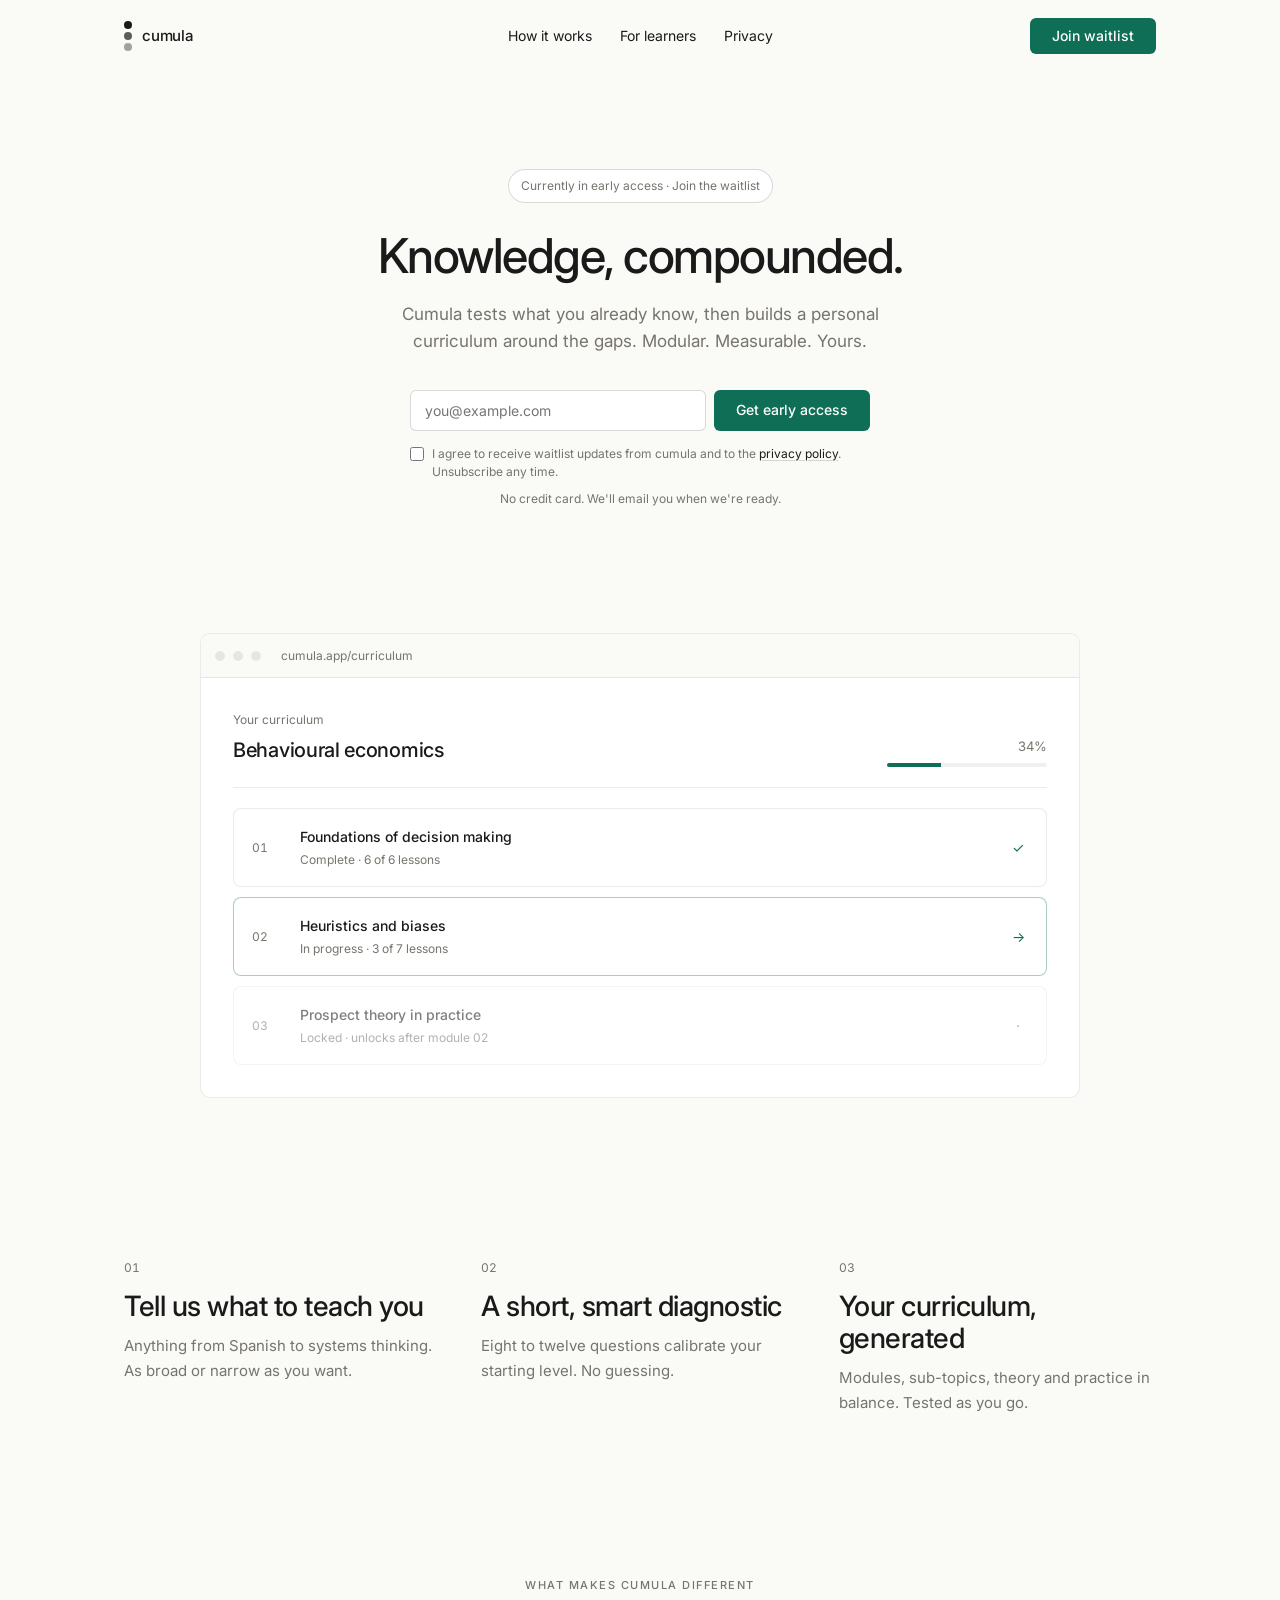
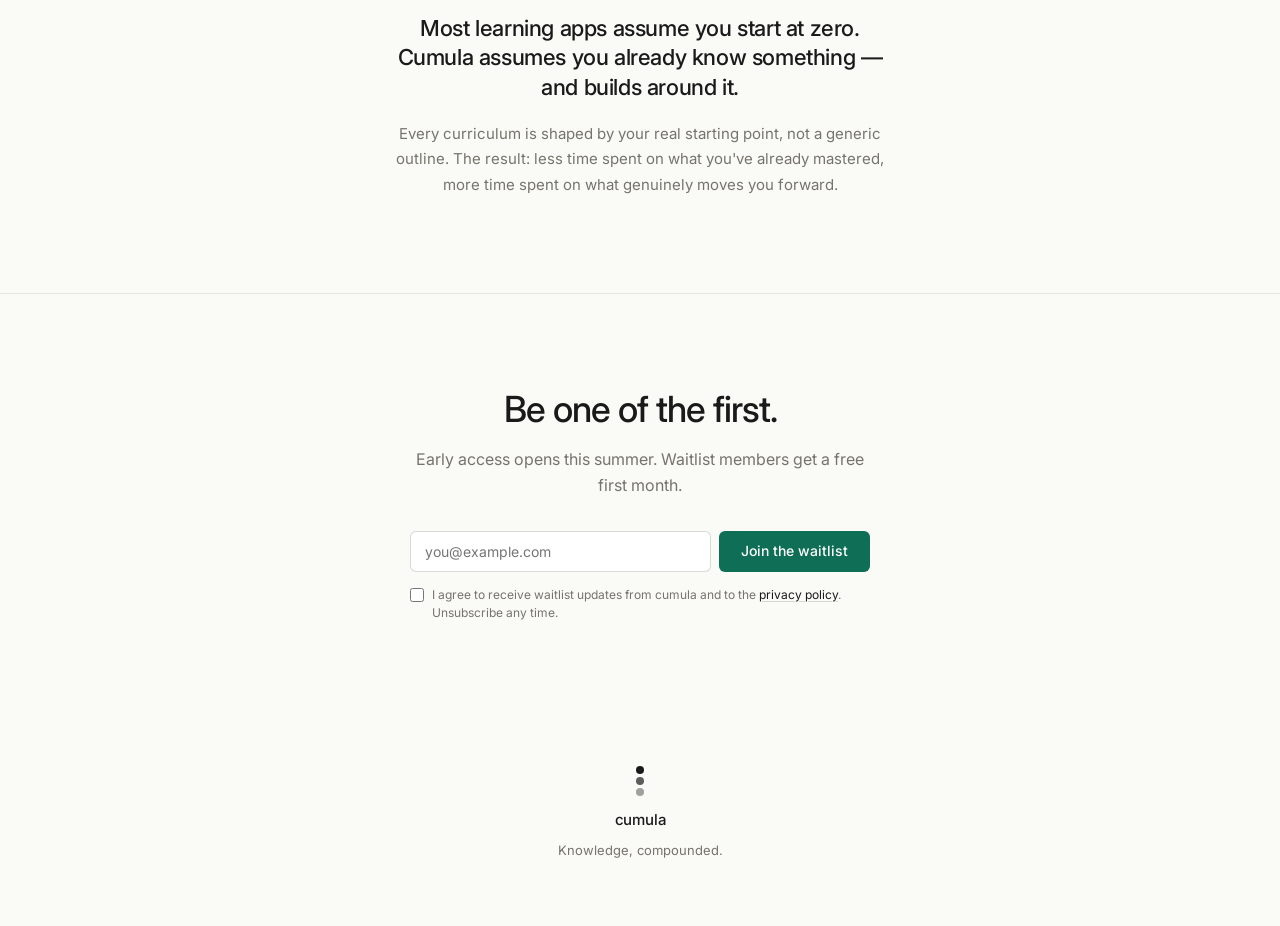
==== index.html @ 07f6f8a2 "Add privacy policy page and consent capture - New privacy.html with the Termly-generated UK GDPR not" ====
<!doctype html>
<html lang="en">
  <head>
    <meta charset="utf-8" />
    <meta name="viewport" content="width=device-width, initial-scale=1" />
    <title>cumula — knowledge, compounded.</title>
    <meta
      name="description"
      content="cumula tests what you already know, then builds a personal curriculum around the gaps. Modular. Measurable. Yours."
    />
    <link rel="preconnect" href="https://fonts.googleapis.com" />
    <link rel="preconnect" href="https://fonts.gstatic.com" crossorigin />
    <link
      href="https://fonts.googleapis.com/css2?family=Inter:wght@400;500&display=swap"
      rel="stylesheet"
    />
    <link rel="stylesheet" href="styles.css" />
  </head>
  <body>
    <header class="nav">
      <div class="container nav__inner">
        <a href="#top" class="nav__brand" aria-label="cumula home">
          <span class="logo" aria-hidden="true">
            <span class="logo__dot logo__dot--1"></span>
            <span class="logo__dot logo__dot--2"></span>
            <span class="logo__dot logo__dot--3"></span>
          </span>
          <span class="nav__wordmark">cumula</span>
        </a>
        <nav class="nav__links" aria-label="Primary">
          <a href="#how">How it works</a>
          <a href="#learners">For learners</a>
          <a href="privacy.html">Privacy</a>
        </nav>
        <a href="#waitlist" class="btn btn--primary nav__cta">Join waitlist</a>
      </div>
    </header>

    <main id="top">
      <section class="hero">
        <div class="container hero__inner">
          <span class="pill">Currently in early access · Join the waitlist</span>
          <h1 class="hero__headline">Knowledge, compounded.</h1>
          <p class="hero__subhead">
            Cumula tests what you already know, then builds a personal
            curriculum around the gaps. Modular. Measurable. Yours.
          </p>
          <form class="capture" action="#" method="post" data-capture="hero">
            <label class="visually-hidden" for="email-hero">Email address</label>
            <input
              id="email-hero"
              class="capture__input"
              type="email"
              name="email"
              placeholder="you@example.com"
              autocomplete="email"
              required
            />
            <button type="submit" class="btn btn--primary">
              Get early access
            </button>
          </form>
          <label class="consent" for="consent-hero">
            <input id="consent-hero" type="checkbox" name="consent" required />
            <span>
              I agree to receive waitlist updates from cumula and to the
              <a href="privacy.html">privacy policy</a>. Unsubscribe any time.
            </span>
          </label>
          <p class="micro">No credit card. We'll email you when we're ready.</p>
        </div>
      </section>

      <section class="preview">
        <div class="container">
          <div class="window" role="img" aria-label="Preview of the cumula curriculum view">
            <div class="window__chrome">
              <span class="window__dot"></span>
              <span class="window__dot"></span>
              <span class="window__dot"></span>
              <span class="window__url">cumula.app/curriculum</span>
            </div>
            <div class="window__body">
              <div class="curriculum">
                <div class="curriculum__head">
                  <div>
                    <p class="curriculum__eyebrow">Your curriculum</p>
                    <h3 class="curriculum__title">Behavioural economics</h3>
                  </div>
                  <div class="curriculum__progress">
                    <span class="curriculum__pct">34%</span>
                    <span class="curriculum__bar"><span style="width: 34%"></span></span>
                  </div>
                </div>
                <ul class="modules">
                  <li class="module module--complete">
                    <span class="module__index">01</span>
                    <div class="module__body">
                      <p class="module__title">Foundations of decision making</p>
                      <p class="module__meta">Complete · 6 of 6 lessons</p>
                    </div>
                    <span class="module__status">✓</span>
                  </li>
                  <li class="module module--active">
                    <span class="module__index">02</span>
                    <div class="module__body">
                      <p class="module__title">Heuristics and biases</p>
                      <p class="module__meta">In progress · 3 of 7 lessons</p>
                    </div>
                    <span class="module__status">→</span>
                  </li>
                  <li class="module module--locked">
                    <span class="module__index">03</span>
                    <div class="module__body">
                      <p class="module__title">Prospect theory in practice</p>
                      <p class="module__meta">Locked · unlocks after module 02</p>
                    </div>
                    <span class="module__status">·</span>
                  </li>
                </ul>
              </div>
            </div>
          </div>
        </div>
      </section>

      <section class="how" id="how">
        <div class="container">
          <div class="steps">
            <article class="step">
              <p class="step__index">01</p>
              <h2 class="step__title">Tell us what to teach you</h2>
              <p class="step__body">
                Anything from Spanish to systems thinking. As broad or narrow as
                you want.
              </p>
            </article>
            <article class="step">
              <p class="step__index">02</p>
              <h2 class="step__title">A short, smart diagnostic</h2>
              <p class="step__body">
                Eight to twelve questions calibrate your starting level. No
                guessing.
              </p>
            </article>
            <article class="step">
              <p class="step__index">03</p>
              <h2 class="step__title">Your curriculum, generated</h2>
              <p class="step__body">
                Modules, sub-topics, theory and practice in balance. Tested as
                you go.
              </p>
            </article>
          </div>
        </div>
      </section>

      <section class="differentiator" id="learners">
        <div class="container differentiator__inner">
          <p class="eyebrow">What makes cumula different</p>
          <p class="differentiator__lead">
            Most learning apps assume you start at zero. Cumula assumes you
            already know something — and builds around it.
          </p>
          <p class="differentiator__body">
            Every curriculum is shaped by your real starting point, not a
            generic outline. The result: less time spent on what you've already
            mastered, more time spent on what genuinely moves you forward.
          </p>
        </div>
      </section>

      <section class="footer-cta" id="waitlist">
        <div class="container footer-cta__inner">
          <h2 class="footer-cta__headline">Be one of the first.</h2>
          <p class="footer-cta__subhead">
            Early access opens this summer. Waitlist members get a free first
            month.
          </p>
          <form class="capture" action="#" method="post" data-capture="footer">
            <label class="visually-hidden" for="email-footer">Email address</label>
            <input
              id="email-footer"
              class="capture__input"
              type="email"
              name="email"
              placeholder="you@example.com"
              autocomplete="email"
              required
            />
            <button type="submit" class="btn btn--primary">
              Join the waitlist
            </button>
          </form>
          <label class="consent" for="consent-footer">
            <input id="consent-footer" type="checkbox" name="consent" required />
            <span>
              I agree to receive waitlist updates from cumula and to the
              <a href="privacy.html">privacy policy</a>. Unsubscribe any time.
            </span>
          </label>
        </div>
      </section>
    </main>

    <footer class="footer">
      <div class="container footer__inner">
        <span class="logo" aria-hidden="true">
          <span class="logo__dot logo__dot--1"></span>
          <span class="logo__dot logo__dot--2"></span>
          <span class="logo__dot logo__dot--3"></span>
        </span>
        <span class="footer__wordmark">cumula</span>
        <span class="footer__tagline">Knowledge, compounded.</span>
      </div>
    </footer>

    <script>
      // Lightweight client-side capture stub. Swap action="#" on the forms
      // for a real endpoint (Formspree, ConvertKit, Mailchimp, your own API)
      // and remove this handler — or keep it as a fallback success message.
      document.querySelectorAll('form.capture').forEach((form) => {
        form.addEventListener('submit', (e) => {
          if (form.getAttribute('action') === '#') {
            e.preventDefault();
            const input = form.querySelector('input[type=email]');
            const button = form.querySelector('button');
            if (input && button) {
              button.textContent = 'Thanks — you’re on the list';
              button.disabled = true;
              input.value = '';
              input.disabled = true;
            }
          }
        });
      });
    </script>
  </body>
</html>
---- styles.css ----
:root {
  --canvas: #fafaf7;
  --surface: #ffffff;
  --primary: #0f6e56;
  --text: #1a1a1a;
  --muted: #76746c;
  --border: rgba(0, 0, 0, 0.08);
  --border-strong: rgba(0, 0, 0, 0.15);
}

*,
*::before,
*::after {
  box-sizing: border-box;
}

html,
body {
  margin: 0;
  padding: 0;
}

body {
  background: var(--canvas);
  color: var(--text);
  font-family: 'Inter', -apple-system, BlinkMacSystemFont, 'Segoe UI', Roboto,
    sans-serif;
  font-weight: 400;
  font-size: 15px;
  line-height: 1.65;
  -webkit-font-smoothing: antialiased;
  -moz-osx-font-smoothing: grayscale;
}

.container {
  width: 100%;
  max-width: 1080px;
  margin: 0 auto;
  padding: 0 24px;
}

.visually-hidden {
  position: absolute;
  width: 1px;
  height: 1px;
  padding: 0;
  margin: -1px;
  overflow: hidden;
  clip: rect(0, 0, 0, 0);
  white-space: nowrap;
  border: 0;
}

/* Logo */
.logo {
  display: inline-flex;
  flex-direction: column;
  gap: 3px;
  width: 8px;
}

.logo__dot {
  display: block;
  width: 8px;
  height: 8px;
  border-radius: 50%;
  background: var(--text);
}

.logo__dot--1 {
  opacity: 1;
}
.logo__dot--2 {
  opacity: 0.7;
}
.logo__dot--3 {
  opacity: 0.4;
}

/* Buttons */
.btn {
  display: inline-flex;
  align-items: center;
  justify-content: center;
  font-family: inherit;
  font-size: 14px;
  font-weight: 500;
  line-height: 1;
  padding: 11px 22px;
  border-radius: 6px;
  border: 0;
  cursor: pointer;
  text-decoration: none;
  transition: opacity 120ms ease, background-color 120ms ease;
}

.btn--primary {
  background: var(--primary);
  color: #ffffff;
}

.btn--primary:hover {
  opacity: 0.92;
}

.btn--primary:disabled {
  cursor: default;
  opacity: 0.7;
}

.btn--secondary {
  background: var(--surface);
  color: var(--text);
  border: 0.5px solid var(--border-strong);
}

/* Nav */
.nav {
  position: sticky;
  top: 0;
  z-index: 10;
  background: rgba(250, 250, 247, 0.85);
  backdrop-filter: saturate(150%) blur(10px);
  -webkit-backdrop-filter: saturate(150%) blur(10px);
  border-bottom: 1px solid transparent;
}

.nav__inner {
  display: grid;
  grid-template-columns: 1fr auto 1fr;
  align-items: center;
  gap: 24px;
  padding-top: 18px;
  padding-bottom: 18px;
}

.nav__brand {
  display: inline-flex;
  align-items: center;
  gap: 10px;
  text-decoration: none;
  color: var(--text);
}

.nav__wordmark {
  font-weight: 500;
  font-size: 15px;
  letter-spacing: -0.2px;
}

.nav__links {
  display: inline-flex;
  gap: 28px;
  justify-content: center;
}

.nav__links a {
  color: var(--text);
  text-decoration: none;
  font-size: 14px;
  font-weight: 400;
}

.nav__links a:hover {
  color: var(--primary);
}

.nav__cta {
  justify-self: end;
}

/* Hero */
.hero {
  padding: 96px 0 64px;
}

.hero__inner {
  text-align: center;
  display: flex;
  flex-direction: column;
  align-items: center;
}

.pill {
  display: inline-block;
  padding: 6px 12px;
  border-radius: 999px;
  border: 0.5px solid var(--border-strong);
  background: var(--surface);
  font-size: 12px;
  color: var(--muted);
  margin-bottom: 28px;
}

.hero__headline {
  font-size: 48px;
  font-weight: 500;
  letter-spacing: -1.5px;
  line-height: 1.05;
  margin: 0 0 20px;
}

.hero__subhead {
  font-size: 17px;
  line-height: 1.55;
  color: var(--muted);
  max-width: 560px;
  margin: 0 0 36px;
}

/* Capture form */
.capture {
  display: flex;
  gap: 8px;
  width: 100%;
  max-width: 460px;
  margin: 0 auto;
}

.capture__input {
  flex: 1;
  font-family: inherit;
  font-size: 14px;
  padding: 11px 14px;
  background: var(--surface);
  color: var(--text);
  border: 0.5px solid var(--border-strong);
  border-radius: 6px;
  outline: none;
  transition: border-color 120ms ease;
}

.capture__input:focus {
  border-color: var(--primary);
}

.capture__input:disabled {
  background: var(--canvas);
  color: var(--muted);
}

.capture .btn {
  white-space: nowrap;
}

.consent {
  display: flex;
  gap: 8px;
  align-items: flex-start;
  max-width: 460px;
  margin: 14px auto 0;
  text-align: left;
  font-size: 12px;
  color: var(--muted);
  line-height: 1.5;
}

.consent input[type='checkbox'] {
  flex-shrink: 0;
  margin: 2px 0 0;
  width: 14px;
  height: 14px;
  accent-color: var(--primary);
  cursor: pointer;
}

.consent a {
  color: var(--text);
  text-decoration: underline;
  text-decoration-color: var(--border-strong);
  text-underline-offset: 2px;
}

.consent a:hover {
  color: var(--primary);
  text-decoration-color: var(--primary);
}

.micro {
  font-size: 12px;
  color: var(--muted);
  margin-top: 8px;
}

/* Product preview */
.preview {
  padding: 48px 0 96px;
}

.window {
  background: var(--surface);
  border: 1px solid var(--border);
  border-radius: 10px;
  overflow: hidden;
  max-width: 880px;
  margin: 0 auto;
}

.window__chrome {
  display: flex;
  align-items: center;
  gap: 8px;
  padding: 12px 14px;
  border-bottom: 1px solid var(--border);
  background: var(--canvas);
}

.window__dot {
  width: 10px;
  height: 10px;
  border-radius: 50%;
  background: rgba(0, 0, 0, 0.08);
}

.window__url {
  margin-left: 12px;
  font-size: 12px;
  color: var(--muted);
}

.window__body {
  padding: 32px;
}

.curriculum__head {
  display: flex;
  justify-content: space-between;
  align-items: flex-end;
  gap: 24px;
  padding-bottom: 20px;
  border-bottom: 1px solid var(--border);
  margin-bottom: 20px;
}

.curriculum__eyebrow {
  font-size: 12px;
  color: var(--muted);
  margin: 0 0 4px;
}

.curriculum__title {
  font-size: 20px;
  font-weight: 500;
  letter-spacing: -0.3px;
  margin: 0;
}

.curriculum__progress {
  display: flex;
  flex-direction: column;
  align-items: flex-end;
  gap: 6px;
  min-width: 160px;
}

.curriculum__pct {
  font-size: 13px;
  color: var(--muted);
}

.curriculum__bar {
  display: block;
  width: 160px;
  height: 4px;
  background: rgba(0, 0, 0, 0.06);
  border-radius: 999px;
  overflow: hidden;
}

.curriculum__bar > span {
  display: block;
  height: 100%;
  background: var(--primary);
}

.modules {
  list-style: none;
  margin: 0;
  padding: 0;
  display: flex;
  flex-direction: column;
  gap: 10px;
}

.module {
  display: grid;
  grid-template-columns: 32px 1fr auto;
  align-items: center;
  gap: 16px;
  padding: 16px 18px;
  border: 1px solid var(--border);
  border-radius: 8px;
  background: var(--surface);
}

.module__index {
  font-size: 12px;
  color: var(--muted);
  font-variant-numeric: tabular-nums;
}

.module__title {
  margin: 0;
  font-size: 14px;
  font-weight: 500;
}

.module__meta {
  margin: 2px 0 0;
  font-size: 12px;
  color: var(--muted);
}

.module__status {
  font-size: 14px;
  color: var(--muted);
  width: 20px;
  text-align: center;
}

.module--complete .module__status {
  color: var(--primary);
}

.module--active {
  border-color: rgba(15, 110, 86, 0.35);
}

.module--active .module__status {
  color: var(--primary);
}

.module--locked {
  opacity: 0.55;
}

/* How it works */
.how {
  padding: 64px 0;
}

.steps {
  display: grid;
  grid-template-columns: repeat(3, 1fr);
  gap: 40px;
}

.step__index {
  font-size: 12px;
  color: var(--muted);
  margin: 0 0 12px;
  font-variant-numeric: tabular-nums;
}

.step__title {
  font-size: 28px;
  font-weight: 500;
  letter-spacing: -0.5px;
  line-height: 1.15;
  margin: 0 0 12px;
}

.step__body {
  font-size: 15px;
  line-height: 1.65;
  color: var(--muted);
  margin: 0;
}

/* Differentiator */
.differentiator {
  padding: 96px 0;
}

.differentiator__inner {
  max-width: 540px;
  text-align: center;
  display: flex;
  flex-direction: column;
  align-items: center;
}

.eyebrow {
  font-size: 11px;
  font-weight: 500;
  letter-spacing: 1.5px;
  text-transform: uppercase;
  color: var(--muted);
  margin: 0 0 20px;
}

.differentiator__lead {
  font-size: 22px;
  font-weight: 500;
  letter-spacing: -0.4px;
  line-height: 1.35;
  margin: 0 0 18px;
}

.differentiator__body {
  font-size: 15px;
  line-height: 1.7;
  color: var(--muted);
  margin: 0;
}

/* Footer CTA */
.footer-cta {
  padding: 96px 0;
  background: var(--canvas);
  border-top: 1px solid var(--border);
}

.footer-cta__inner {
  text-align: center;
  display: flex;
  flex-direction: column;
  align-items: center;
}

.footer-cta__headline {
  font-size: 36px;
  font-weight: 500;
  letter-spacing: -1px;
  line-height: 1.1;
  margin: 0 0 16px;
}

.footer-cta__subhead {
  font-size: 16px;
  color: var(--muted);
  max-width: 480px;
  margin: 0 0 32px;
}

/* Footer */
.footer {
  padding: 48px 0 64px;
  background: var(--canvas);
}

.footer__inner {
  display: flex;
  flex-direction: column;
  align-items: center;
  gap: 8px;
}

.footer__wordmark {
  font-weight: 500;
  font-size: 15px;
  letter-spacing: -0.2px;
  margin-top: 4px;
}

.footer__tagline {
  font-size: 13px;
  color: var(--muted);
}

/* Legal pages (privacy policy, terms) */
.legal {
  padding: 64px 0 96px;
}

.legal__inner {
  max-width: 740px;
}

.legal__title {
  font-size: 36px;
  font-weight: 500;
  letter-spacing: -0.8px;
  line-height: 1.1;
  margin: 0 0 8px;
}

.legal__meta {
  font-size: 13px;
  color: var(--muted);
  margin: 0 0 40px;
}

.legal h2 {
  font-size: 22px;
  font-weight: 500;
  letter-spacing: -0.3px;
  line-height: 1.25;
  margin: 48px 0 16px;
  scroll-margin-top: 80px;
}

.legal h3 {
  font-size: 17px;
  font-weight: 500;
  letter-spacing: -0.2px;
  line-height: 1.3;
  margin: 28px 0 12px;
  scroll-margin-top: 80px;
}

.legal p,
.legal address {
  font-size: 15px;
  line-height: 1.7;
  color: var(--text);
  margin: 0 0 16px;
}

.legal address {
  font-style: normal;
  color: var(--muted);
}

.legal ul,
.legal ol {
  font-size: 15px;
  line-height: 1.7;
  color: var(--text);
  padding-left: 22px;
  margin: 0 0 16px;
}

.legal li {
  margin-bottom: 8px;
}

.legal a {
  color: var(--primary);
  text-decoration: underline;
  text-decoration-color: rgba(15, 110, 86, 0.35);
  text-underline-offset: 2px;
  word-break: break-word;
}

.legal a:hover {
  text-decoration-color: var(--primary);
}

.legal .toc {
  background: var(--surface);
  border: 1px solid var(--border);
  border-radius: 8px;
  padding: 20px 20px 20px 40px;
  margin: 16px 0 32px;
}

.legal .toc li {
  margin-bottom: 6px;
}

.legal__table {
  width: 100%;
  border-collapse: collapse;
  margin: 16px 0 24px;
  font-size: 13px;
  line-height: 1.55;
}

.legal__table th,
.legal__table td {
  border: 1px solid var(--border);
  padding: 10px 12px;
  vertical-align: top;
  text-align: left;
}

.legal__table th {
  background: var(--canvas);
  font-weight: 500;
}

.legal__table td:last-child {
  text-align: center;
  white-space: nowrap;
  color: var(--muted);
}

/* Responsive */
@media (max-width: 768px) {
  .nav__inner {
    grid-template-columns: auto auto;
  }
  .nav__links {
    display: none;
  }
  .hero {
    padding: 64px 0 48px;
  }
  .hero__headline {
    font-size: 36px;
    letter-spacing: -1px;
  }
  .hero__subhead {
    font-size: 15px;
  }
  .capture {
    flex-direction: column;
  }
  .capture .btn {
    width: 100%;
  }
  .preview {
    padding: 32px 0 64px;
  }
  .window__body {
    padding: 20px;
  }
  .curriculum__head {
    flex-direction: column;
    align-items: flex-start;
  }
  .curriculum__progress {
    align-items: flex-start;
  }
  .steps {
    grid-template-columns: 1fr;
    gap: 32px;
  }
  .step__title {
    font-size: 24px;
  }
  .differentiator,
  .footer-cta {
    padding: 64px 0;
  }
  .footer-cta__headline {
    font-size: 28px;
  }
}
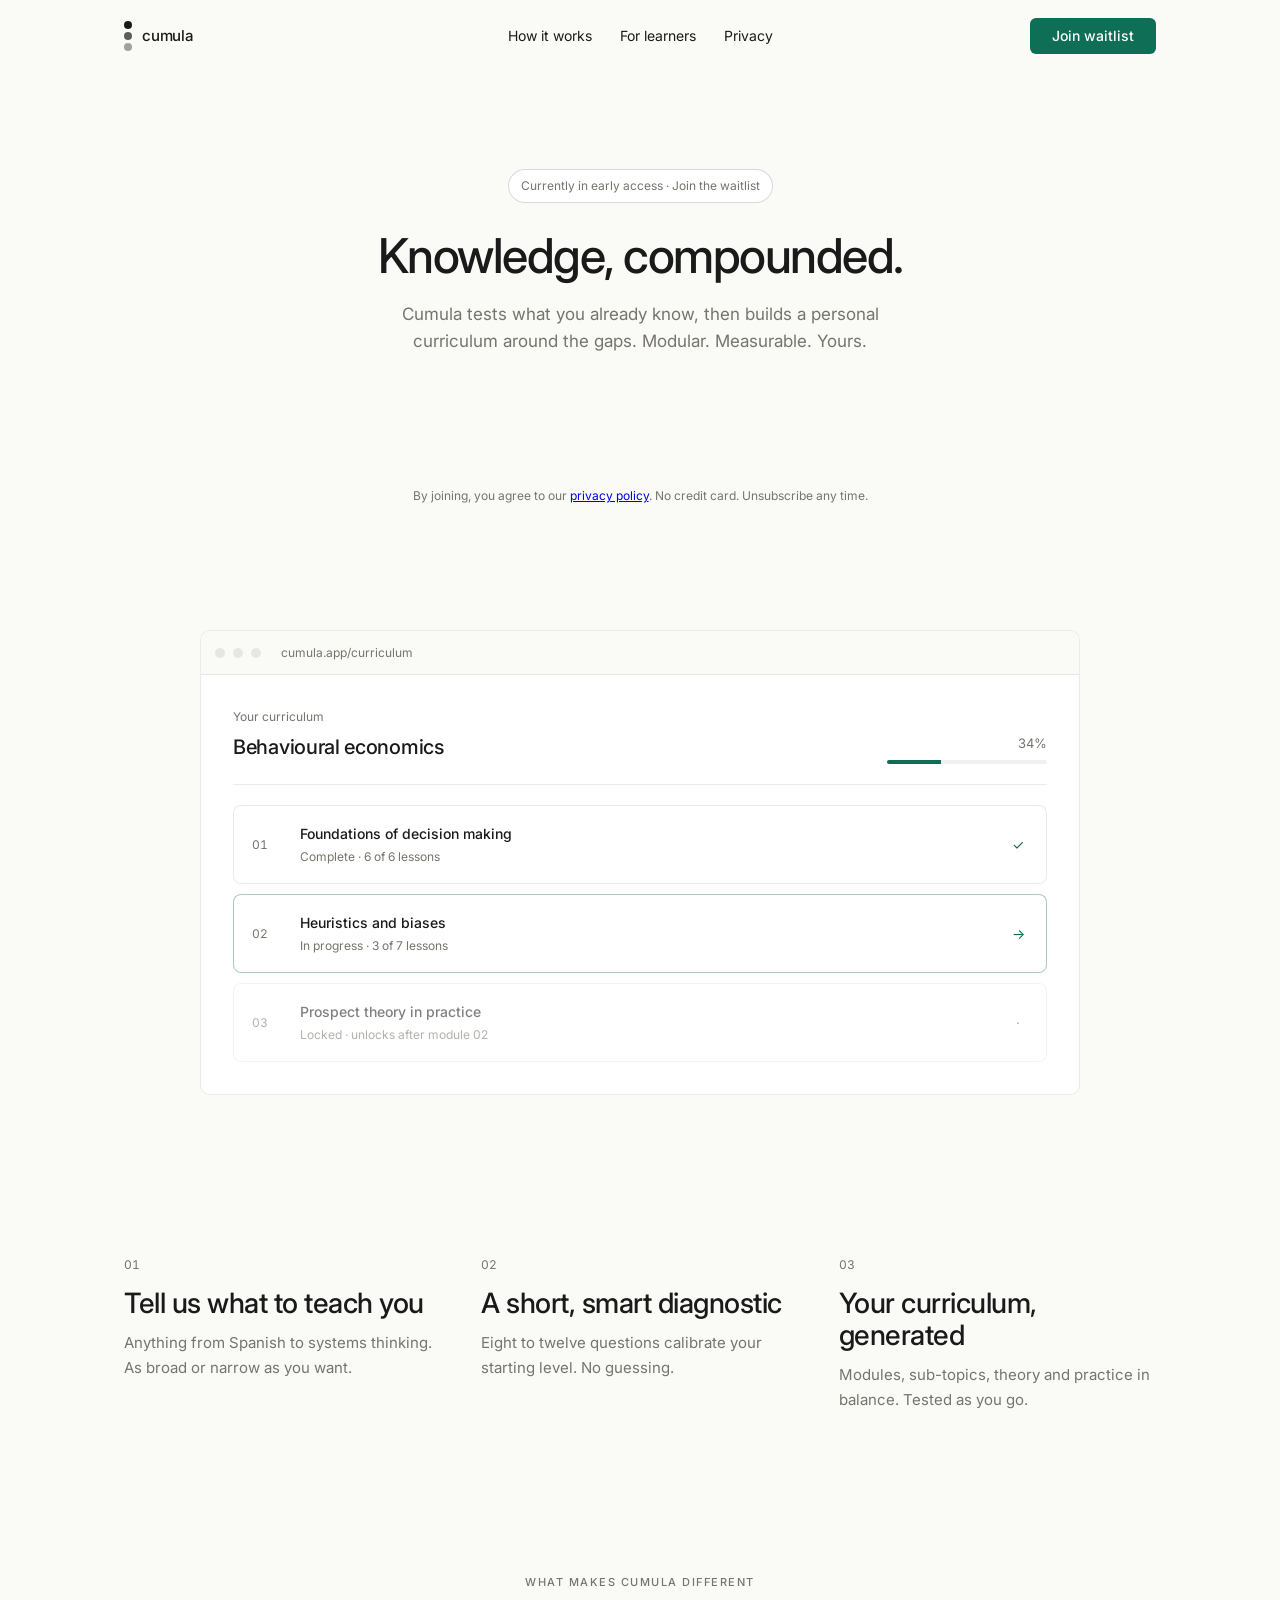
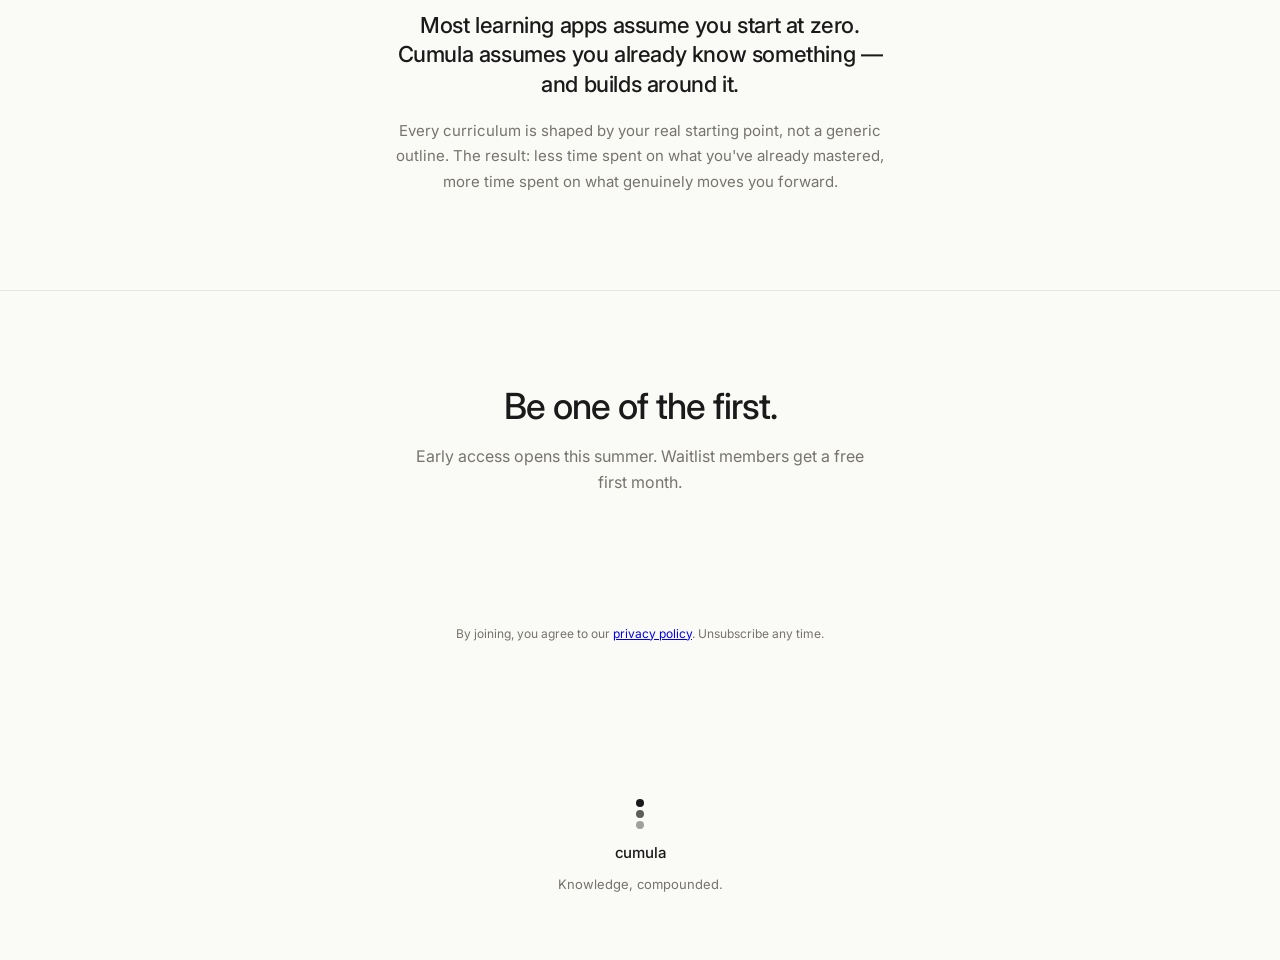
==== commit 63e449c7: "Wire waitlist forms to EmailOctopus Replace the placeholder forms in the hero and footer-cta section" ====
--- a/index.html
+++ b/index.html
@@ -45,29 +45,12 @@
             Cumula tests what you already know, then builds a personal
             curriculum around the gaps. Modular. Measurable. Yours.
           </p>
-          <form class="capture" action="#" method="post" data-capture="hero">
-            <label class="visually-hidden" for="email-hero">Email address</label>
-            <input
-              id="email-hero"
-              class="capture__input"
-              type="email"
-              name="email"
-              placeholder="you@example.com"
-              autocomplete="email"
-              required
-            />
-            <button type="submit" class="btn btn--primary">
-              Get early access
-            </button>
-          </form>
-          <label class="consent" for="consent-hero">
-            <input id="consent-hero" type="checkbox" name="consent" required />
-            <span>
-              I agree to receive waitlist updates from cumula and to the
-              <a href="privacy.html">privacy policy</a>. Unsubscribe any time.
-            </span>
-          </label>
-          <p class="micro">No credit card. We'll email you when we're ready.</p>
+          <div class="eo-form">
+            <script async src="https://eomail5.com/form/2ab09552-462c-11f1-b7c4-cf2f3be645a0.js" data-form="2ab09552-462c-11f1-b7c4-cf2f3be645a0"></script>
+          </div>
+          <p class="micro">
+            By joining, you agree to our <a href="privacy.html">privacy policy</a>. No credit card. Unsubscribe any time.
+          </p>
         </div>
       </section>
 
@@ -177,28 +160,12 @@
             Early access opens this summer. Waitlist members get a free first
             month.
           </p>
-          <form class="capture" action="#" method="post" data-capture="footer">
-            <label class="visually-hidden" for="email-footer">Email address</label>
-            <input
-              id="email-footer"
-              class="capture__input"
-              type="email"
-              name="email"
-              placeholder="you@example.com"
-              autocomplete="email"
-              required
-            />
-            <button type="submit" class="btn btn--primary">
-              Join the waitlist
-            </button>
-          </form>
-          <label class="consent" for="consent-footer">
-            <input id="consent-footer" type="checkbox" name="consent" required />
-            <span>
-              I agree to receive waitlist updates from cumula and to the
-              <a href="privacy.html">privacy policy</a>. Unsubscribe any time.
-            </span>
-          </label>
+          <div class="eo-form">
+            <script async src="https://eomail5.com/form/2ab09552-462c-11f1-b7c4-cf2f3be645a0.js" data-form="2ab09552-462c-11f1-b7c4-cf2f3be645a0"></script>
+          </div>
+          <p class="micro">
+            By joining, you agree to our <a href="privacy.html">privacy policy</a>. Unsubscribe any time.
+          </p>
         </div>
       </section>
     </main>
@@ -215,25 +182,5 @@
       </div>
     </footer>
 
-    <script>
-      // Lightweight client-side capture stub. Swap action="#" on the forms
-      // for a real endpoint (Formspree, ConvertKit, Mailchimp, your own API)
-      // and remove this handler — or keep it as a fallback success message.
-      document.querySelectorAll('form.capture').forEach((form) => {
-        form.addEventListener('submit', (e) => {
-          if (form.getAttribute('action') === '#') {
-            e.preventDefault();
-            const input = form.querySelector('input[type=email]');
-            const button = form.querySelector('button');
-            if (input && button) {
-              button.textContent = 'Thanks — you’re on the list';
-              button.disabled = true;
-              input.value = '';
-              input.disabled = true;
-            }
-          }
-        });
-      });
-    </script>
   </body>
 </html>
--- a/styles.css
+++ b/styles.css
@@ -243,6 +243,17 @@
   white-space: nowrap;
 }
 
+.eo-form {
+  width: 100%;
+  max-width: 460px;
+  margin: 0 auto;
+  min-height: 88px;
+}
+
+.eo-form a {
+  color: var(--primary);
+}
+
 .consent {
   display: flex;
   gap: 8px;
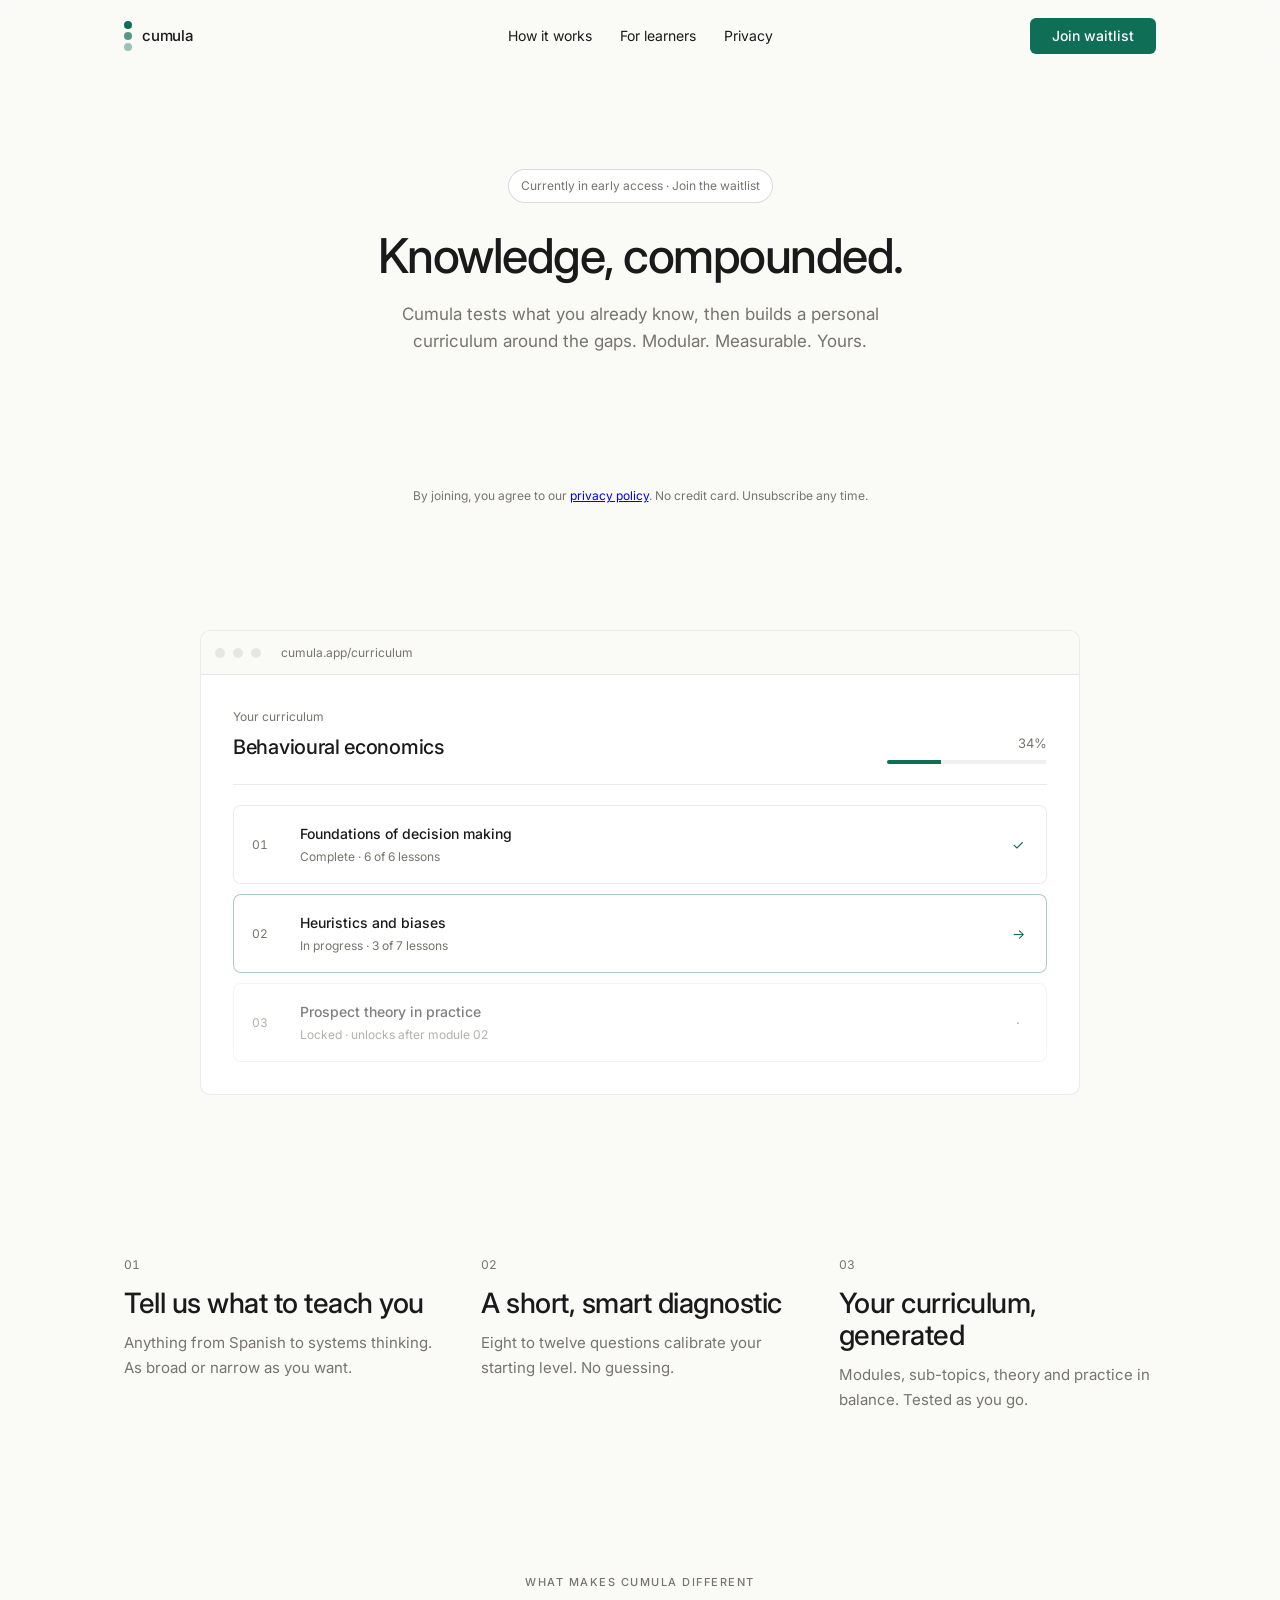
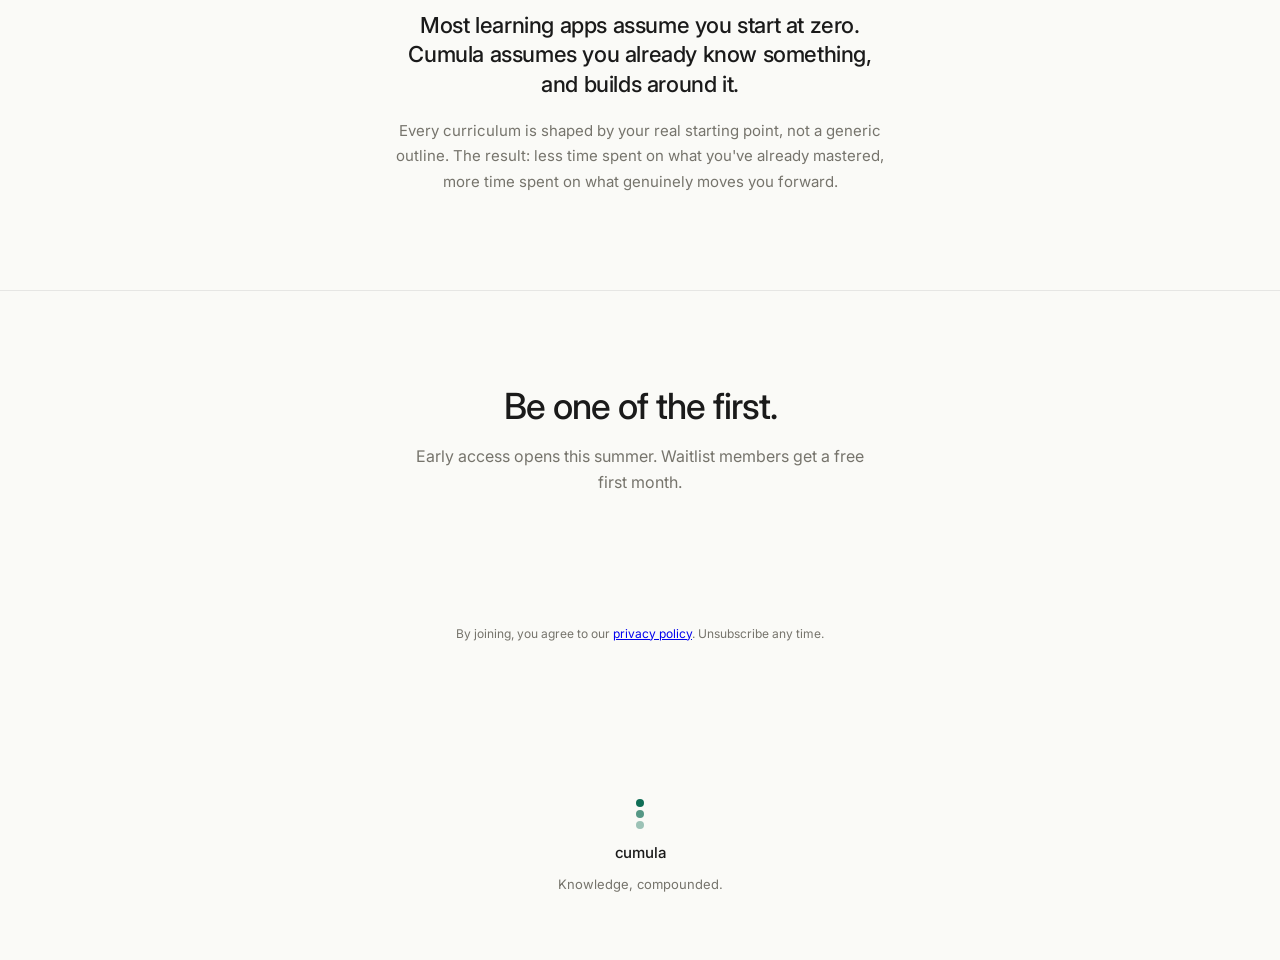
==== commit 81c6bafc: "Fix punctuation in differentiator description" ====
--- a/index.html
+++ b/index.html
@@ -143,7 +143,7 @@
           <p class="eyebrow">What makes cumula different</p>
           <p class="differentiator__lead">
             Most learning apps assume you start at zero. Cumula assumes you
-            already know something — and builds around it.
+            already know something, and builds around it.
           </p>
           <p class="differentiator__body">
             Every curriculum is shaped by your real starting point, not a
--- a/styles.css
+++ b/styles.css
@@ -64,7 +64,7 @@
   width: 8px;
   height: 8px;
   border-radius: 50%;
-  background: var(--text);
+  background: var(--primary);
 }
 
 .logo__dot--1 {
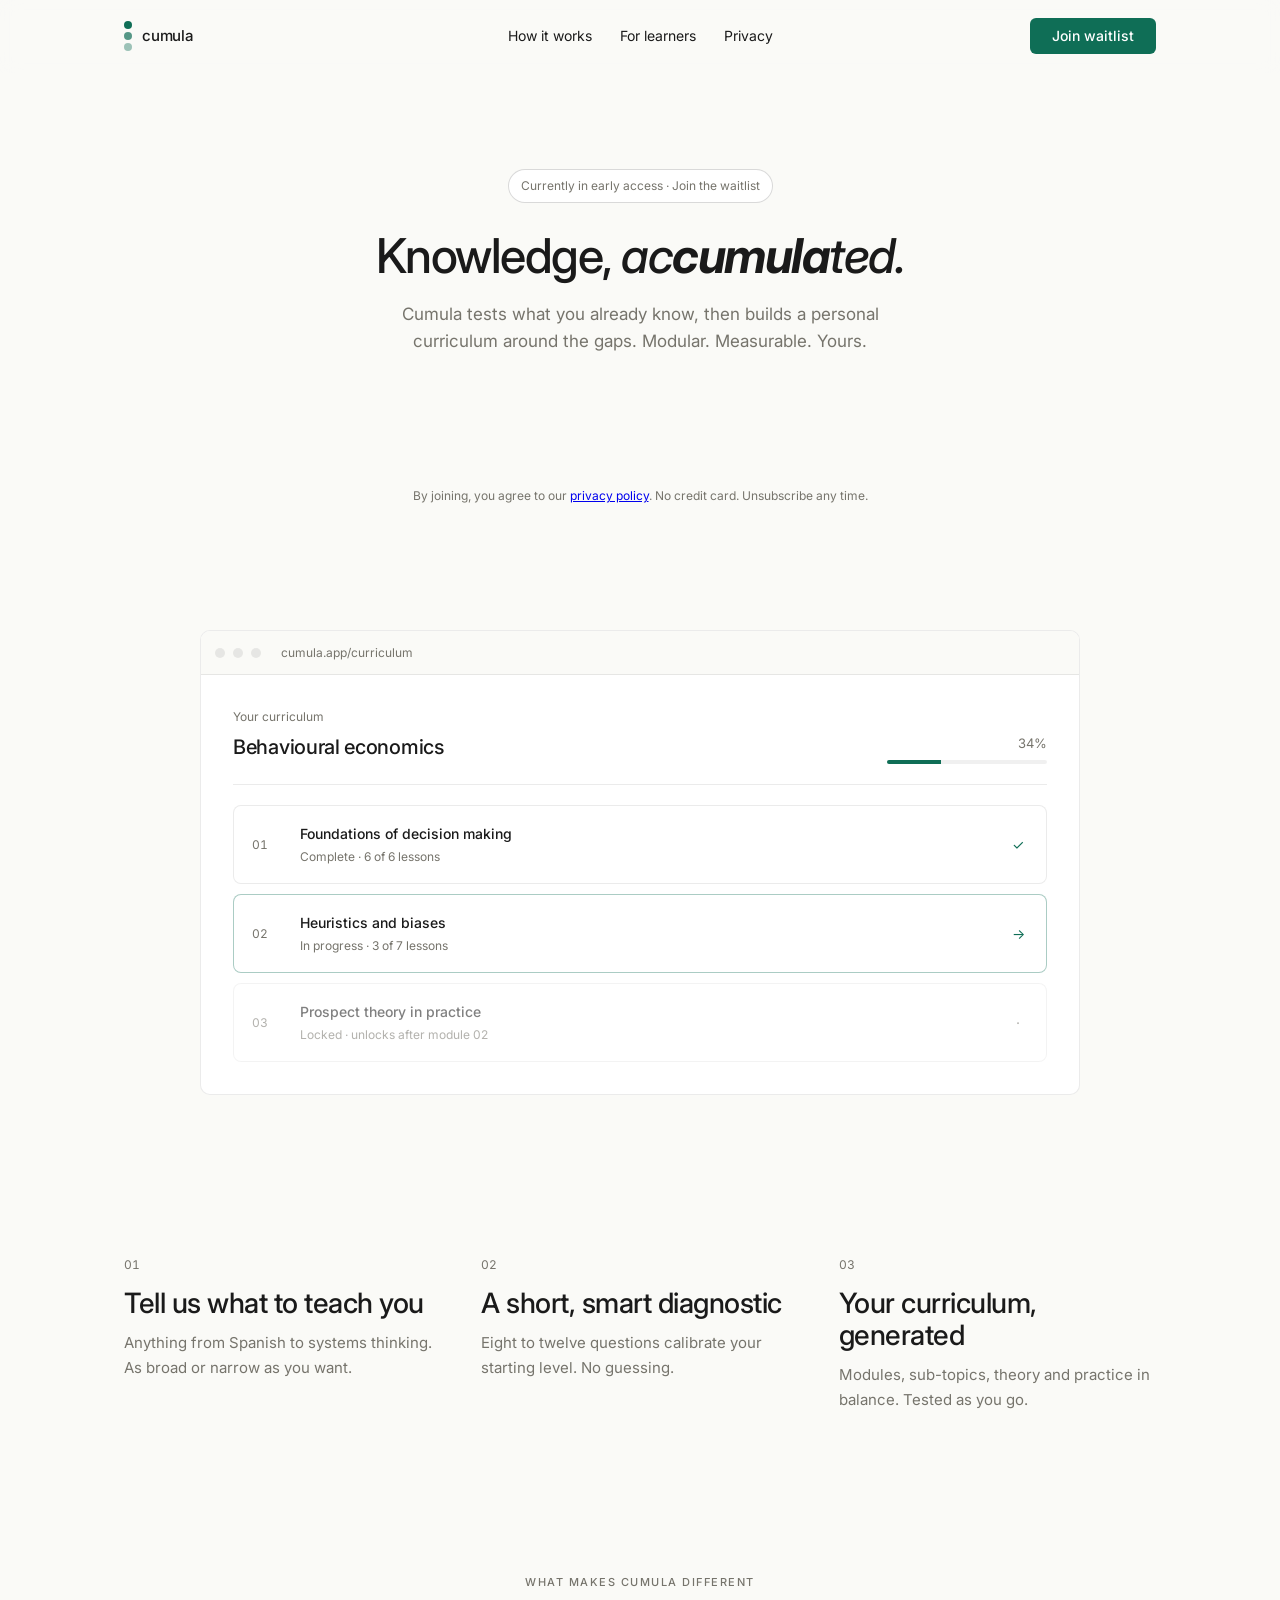
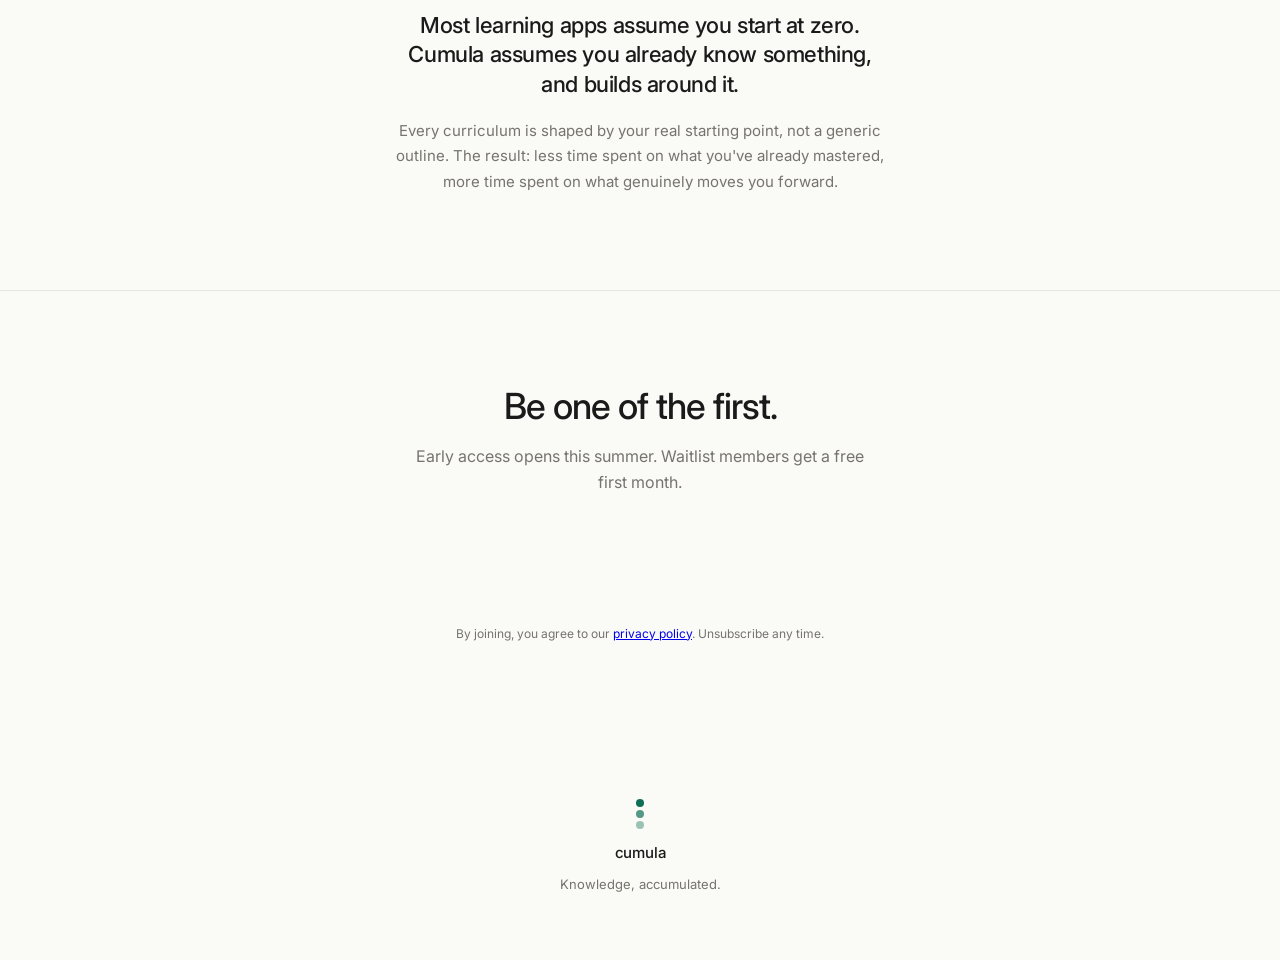
==== commit 367f5e10: "Update tagline to 'Knowledge, accumulated.' The new tagline ties to the brand name (cumula sits insi" ====
--- a/index.html
+++ b/index.html
@@ -3,7 +3,7 @@
   <head>
     <meta charset="utf-8" />
     <meta name="viewport" content="width=device-width, initial-scale=1" />
-    <title>cumula — knowledge, compounded.</title>
+    <title>cumula — knowledge, accumulated.</title>
     <meta
       name="description"
       content="cumula tests what you already know, then builds a personal curriculum around the gaps. Modular. Measurable. Yours."
@@ -11,7 +11,7 @@
     <link rel="preconnect" href="https://fonts.googleapis.com" />
     <link rel="preconnect" href="https://fonts.gstatic.com" crossorigin />
     <link
-      href="https://fonts.googleapis.com/css2?family=Inter:wght@400;500&display=swap"
+      href="https://fonts.googleapis.com/css2?family=Inter:ital,wght@0,400;0,500;1,500;1,700&display=swap"
       rel="stylesheet"
     />
     <link rel="stylesheet" href="styles.css" />
@@ -40,7 +40,7 @@
       <section class="hero">
         <div class="container hero__inner">
           <span class="pill">Currently in early access · Join the waitlist</span>
-          <h1 class="hero__headline">Knowledge, compounded.</h1>
+          <h1 class="hero__headline">Knowledge, <em>ac<strong>cumula</strong>ted.</em></h1>
           <p class="hero__subhead">
             Cumula tests what you already know, then builds a personal
             curriculum around the gaps. Modular. Measurable. Yours.
@@ -178,7 +178,7 @@
           <span class="logo__dot logo__dot--3"></span>
         </span>
         <span class="footer__wordmark">cumula</span>
-        <span class="footer__tagline">Knowledge, compounded.</span>
+        <span class="footer__tagline">Knowledge, accumulated.</span>
       </div>
     </footer>
 
--- a/styles.css
+++ b/styles.css
@@ -198,6 +198,15 @@
   letter-spacing: -1.5px;
   line-height: 1.05;
   margin: 0 0 20px;
+}
+
+.hero__headline em {
+  font-style: italic;
+  font-weight: inherit;
+}
+
+.hero__headline strong {
+  font-weight: 700;
 }
 
 .hero__subhead {
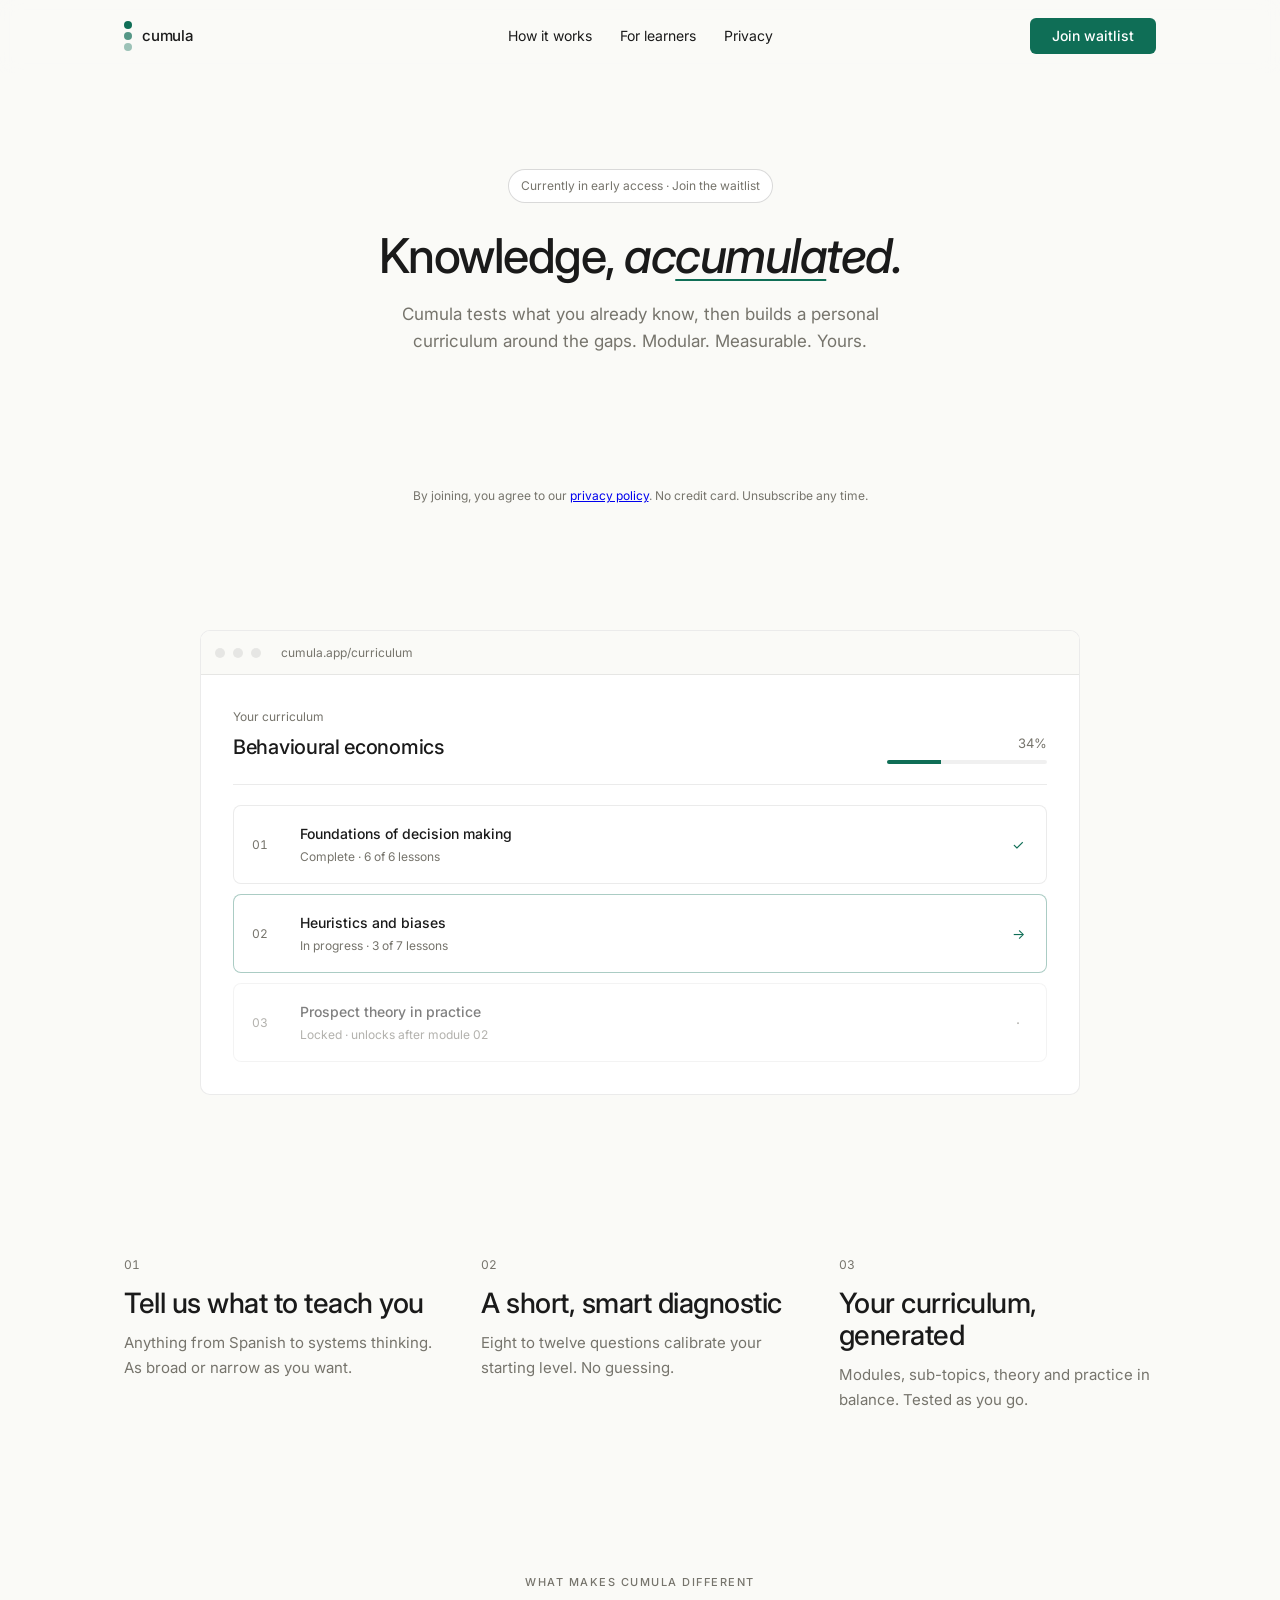
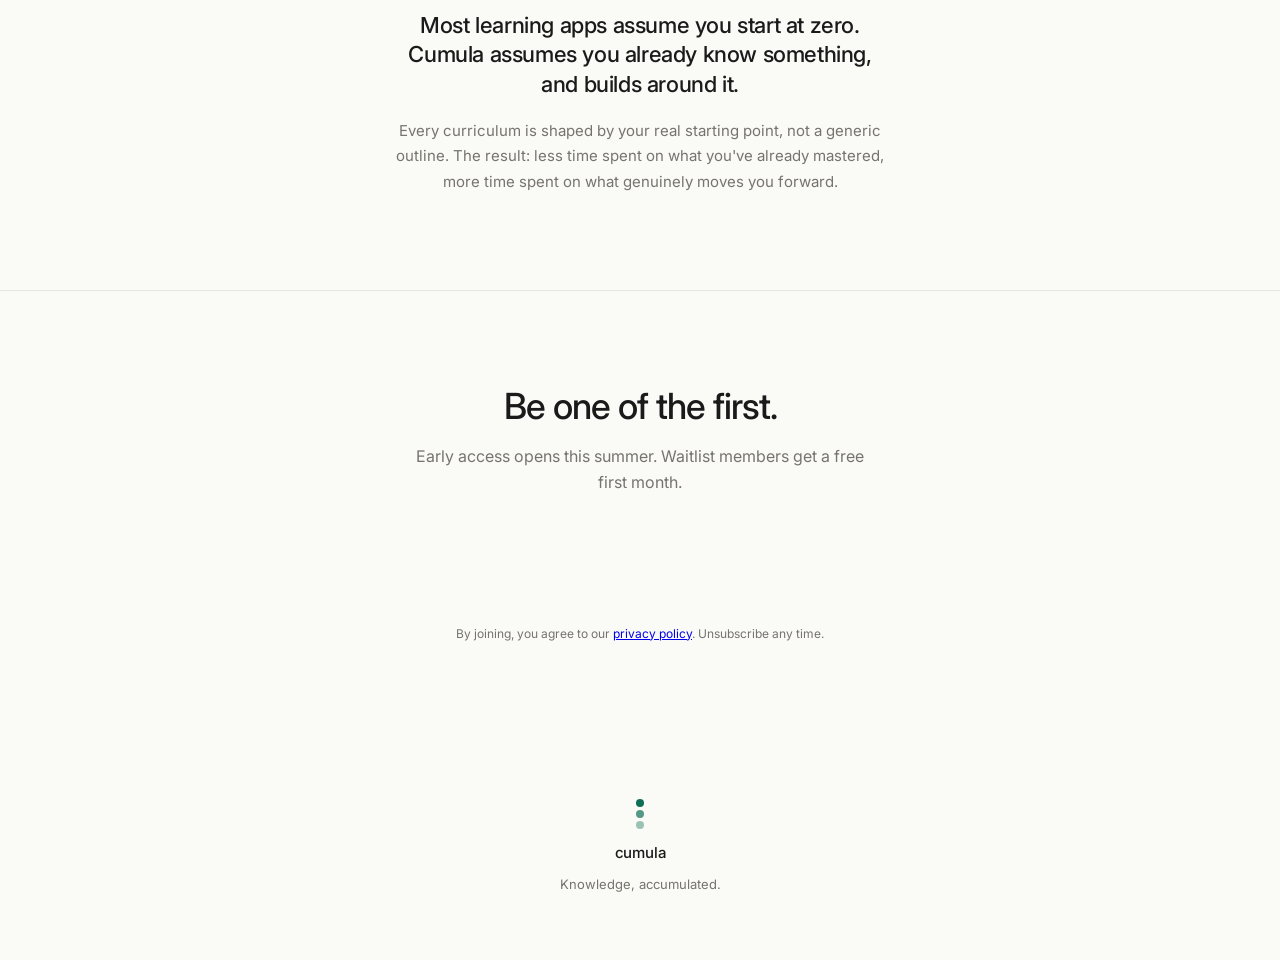
==== commit d43e10af: "Replace bold 'cumula' accent with green underline Switch the in-headline emphasis from font-weight 7" ====
--- a/index.html
+++ b/index.html
@@ -11,7 +11,7 @@
     <link rel="preconnect" href="https://fonts.googleapis.com" />
     <link rel="preconnect" href="https://fonts.gstatic.com" crossorigin />
     <link
-      href="https://fonts.googleapis.com/css2?family=Inter:ital,wght@0,400;0,500;1,500;1,700&display=swap"
+      href="https://fonts.googleapis.com/css2?family=Inter:ital,wght@0,400;0,500;1,500&display=swap"
       rel="stylesheet"
     />
     <link rel="stylesheet" href="styles.css" />
--- a/styles.css
+++ b/styles.css
@@ -206,7 +206,11 @@
 }
 
 .hero__headline strong {
-  font-weight: 700;
+  font-weight: inherit;
+  text-decoration: underline;
+  text-decoration-color: var(--primary);
+  text-decoration-thickness: 2px;
+  text-underline-offset: 6px;
 }
 
 .hero__subhead {
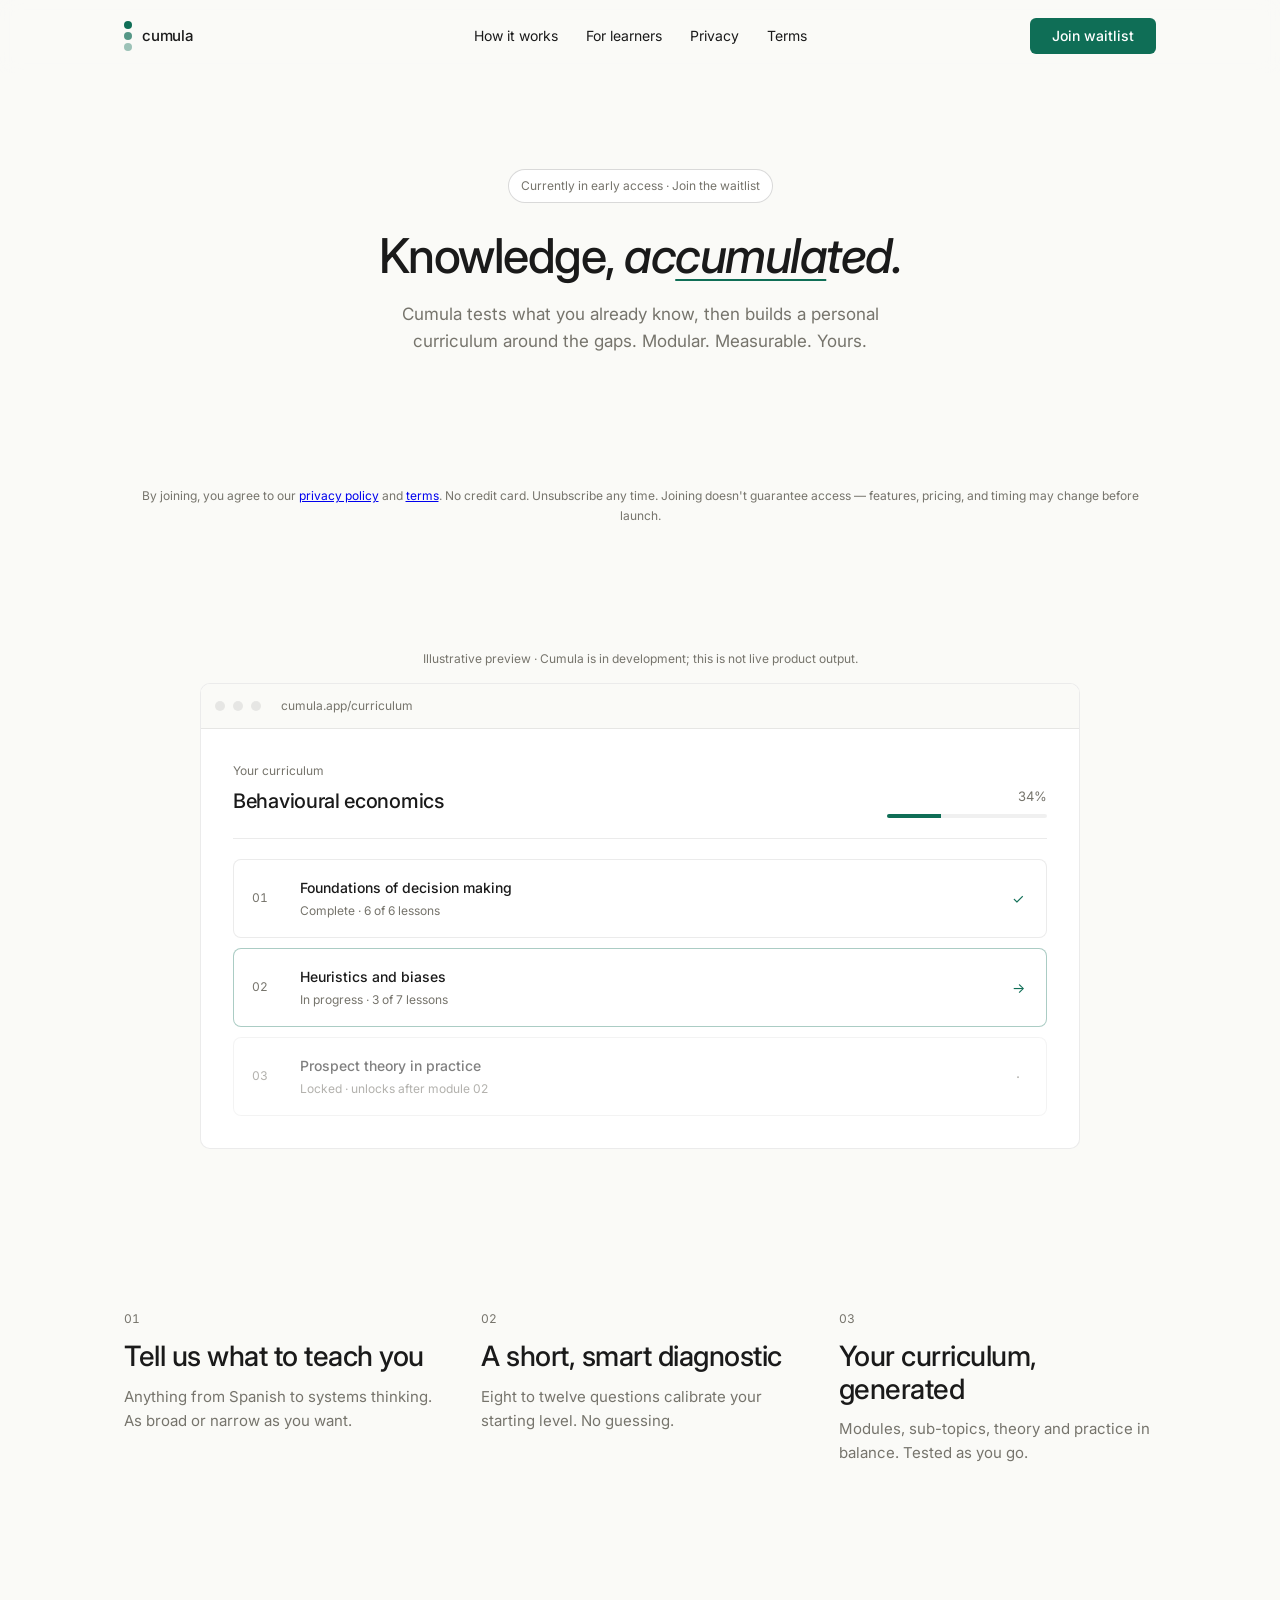
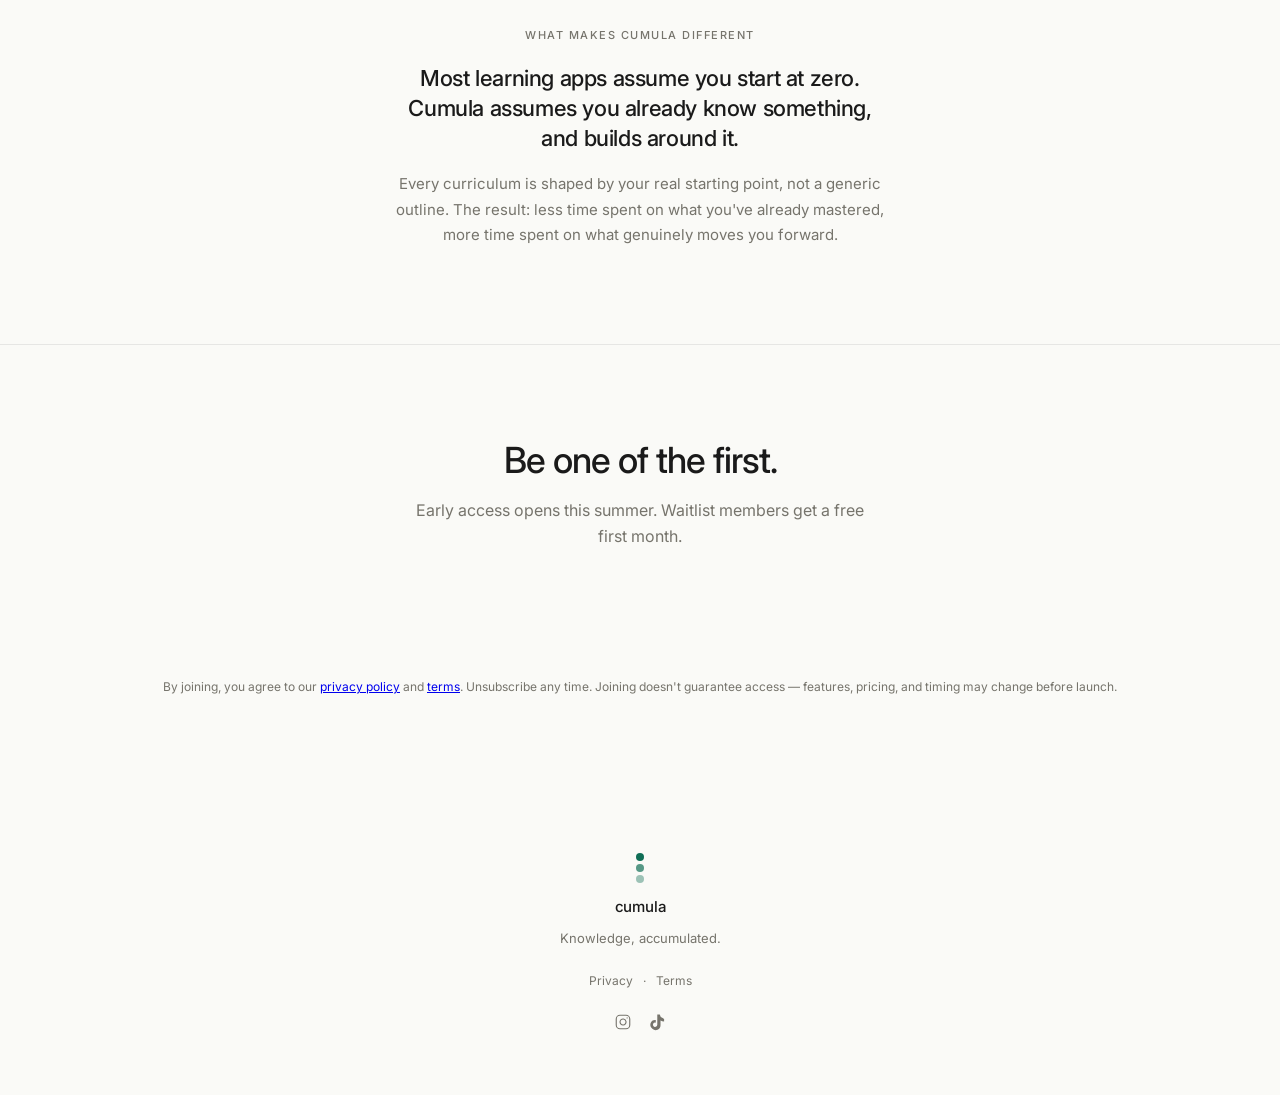
==== commit 982dacb7: "Add Terms of Use, cookies disclosure, waitlist + AI labels, and social links - Create terms.html (wa" ====
--- a/index.html
+++ b/index.html
@@ -3,7 +3,7 @@
   <head>
     <meta charset="utf-8" />
     <meta name="viewport" content="width=device-width, initial-scale=1" />
-    <title>cumula — knowledge, accumulated.</title>
+    <title>cumula.</title>
     <meta
       name="description"
       content="cumula tests what you already know, then builds a personal curriculum around the gaps. Modular. Measurable. Yours."
@@ -31,6 +31,7 @@
           <a href="#how">How it works</a>
           <a href="#learners">For learners</a>
           <a href="privacy.html">Privacy</a>
+          <a href="terms.html">Terms</a>
         </nav>
         <a href="#waitlist" class="btn btn--primary nav__cta">Join waitlist</a>
       </div>
@@ -49,14 +50,15 @@
             <script async src="https://eomail5.com/form/2ab09552-462c-11f1-b7c4-cf2f3be645a0.js" data-form="2ab09552-462c-11f1-b7c4-cf2f3be645a0"></script>
           </div>
           <p class="micro">
-            By joining, you agree to our <a href="privacy.html">privacy policy</a>. No credit card. Unsubscribe any time.
+            By joining, you agree to our <a href="privacy.html">privacy policy</a> and <a href="terms.html">terms</a>. No credit card. Unsubscribe any time. Joining doesn't guarantee access — features, pricing, and timing may change before launch.
           </p>
         </div>
       </section>
 
       <section class="preview">
         <div class="container">
-          <div class="window" role="img" aria-label="Preview of the cumula curriculum view">
+          <p class="preview__caption">Illustrative preview · Cumula is in development; this is not live product output.</p>
+          <div class="window" role="img" aria-label="Illustrative mockup of the cumula curriculum view — not a live product capture">
             <div class="window__chrome">
               <span class="window__dot"></span>
               <span class="window__dot"></span>
@@ -164,7 +166,7 @@
             <script async src="https://eomail5.com/form/2ab09552-462c-11f1-b7c4-cf2f3be645a0.js" data-form="2ab09552-462c-11f1-b7c4-cf2f3be645a0"></script>
           </div>
           <p class="micro">
-            By joining, you agree to our <a href="privacy.html">privacy policy</a>. Unsubscribe any time.
+            By joining, you agree to our <a href="privacy.html">privacy policy</a> and <a href="terms.html">terms</a>. Unsubscribe any time. Joining doesn't guarantee access — features, pricing, and timing may change before launch.
           </p>
         </div>
       </section>
@@ -179,6 +181,25 @@
         </span>
         <span class="footer__wordmark">cumula</span>
         <span class="footer__tagline">Knowledge, accumulated.</span>
+        <nav class="footer__legal" aria-label="Legal">
+          <a href="privacy.html">Privacy</a>
+          <span aria-hidden="true">·</span>
+          <a href="terms.html">Terms</a>
+        </nav>
+        <nav class="footer__social" aria-label="Social">
+          <a href="https://www.instagram.com/cumula.app/" target="_blank" rel="noopener noreferrer" aria-label="cumula on Instagram">
+            <svg viewBox="0 0 24 24" fill="none" stroke="currentColor" stroke-width="1.5" stroke-linecap="round" stroke-linejoin="round" aria-hidden="true">
+              <rect x="3" y="3" width="18" height="18" rx="5" ry="5"/>
+              <path d="M16 11.37A4 4 0 1 1 12.63 8 4 4 0 0 1 16 11.37z"/>
+              <line x1="17.5" y1="6.5" x2="17.51" y2="6.5"/>
+            </svg>
+          </a>
+          <a href="https://www.tiktok.com/@cumula.app" target="_blank" rel="noopener noreferrer" aria-label="cumula on TikTok">
+            <svg viewBox="0 0 24 24" fill="currentColor" aria-hidden="true">
+              <path d="M19.59 6.69a4.83 4.83 0 0 1-3.77-4.25V2h-3.45v13.67a2.89 2.89 0 0 1-5.2 1.74 2.89 2.89 0 0 1 2.31-4.64 2.93 2.93 0 0 1 .88.13V9.4a6.84 6.84 0 0 0-1-.05A6.33 6.33 0 0 0 5.83 20.87a6.34 6.34 0 0 0 10.86-4.43V9.97a8.16 8.16 0 0 0 4.77 1.52V8.04a4.85 4.85 0 0 1-1.87-1.35z"/>
+            </svg>
+          </a>
+        </nav>
       </div>
     </footer>
 
--- a/styles.css
+++ b/styles.css
@@ -311,6 +311,14 @@
   padding: 48px 0 96px;
 }
 
+.preview__caption {
+  max-width: 880px;
+  margin: 0 auto 14px;
+  font-size: 12px;
+  color: var(--muted);
+  text-align: center;
+}
+
 .window {
   background: var(--surface);
   border: 1px solid var(--border);
@@ -582,6 +590,48 @@
   color: var(--muted);
 }
 
+.footer__legal {
+  display: inline-flex;
+  align-items: center;
+  gap: 10px;
+  margin-top: 14px;
+  font-size: 12px;
+  color: var(--muted);
+}
+
+.footer__legal a {
+  color: var(--muted);
+  text-decoration: none;
+}
+
+.footer__legal a:hover {
+  color: var(--primary);
+}
+
+.footer__social {
+  display: inline-flex;
+  align-items: center;
+  gap: 16px;
+  margin-top: 14px;
+  color: var(--muted);
+}
+
+.footer__social a {
+  display: inline-flex;
+  color: var(--muted);
+  transition: color 120ms ease;
+}
+
+.footer__social a:hover {
+  color: var(--primary);
+}
+
+.footer__social svg {
+  display: block;
+  width: 18px;
+  height: 18px;
+}
+
 /* Legal pages (privacy policy, terms) */
 .legal {
   padding: 64px 0 96px;
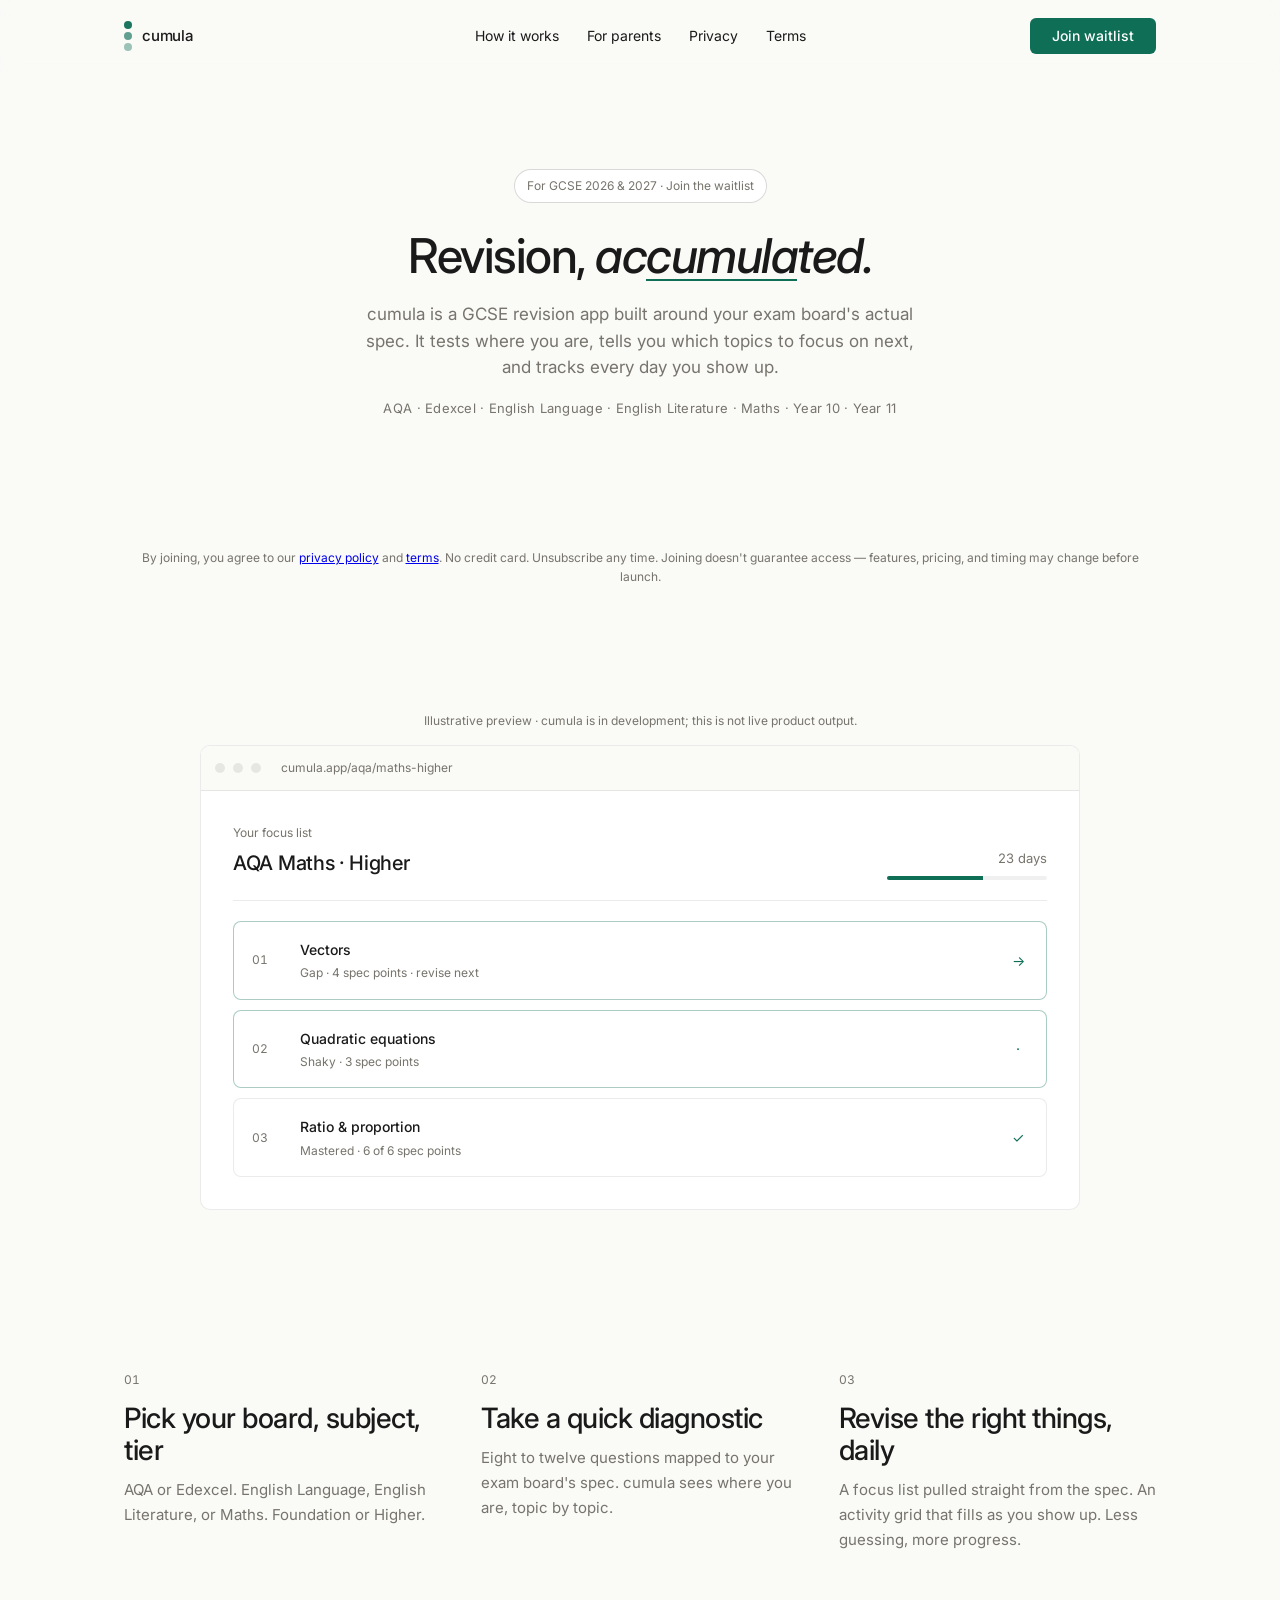
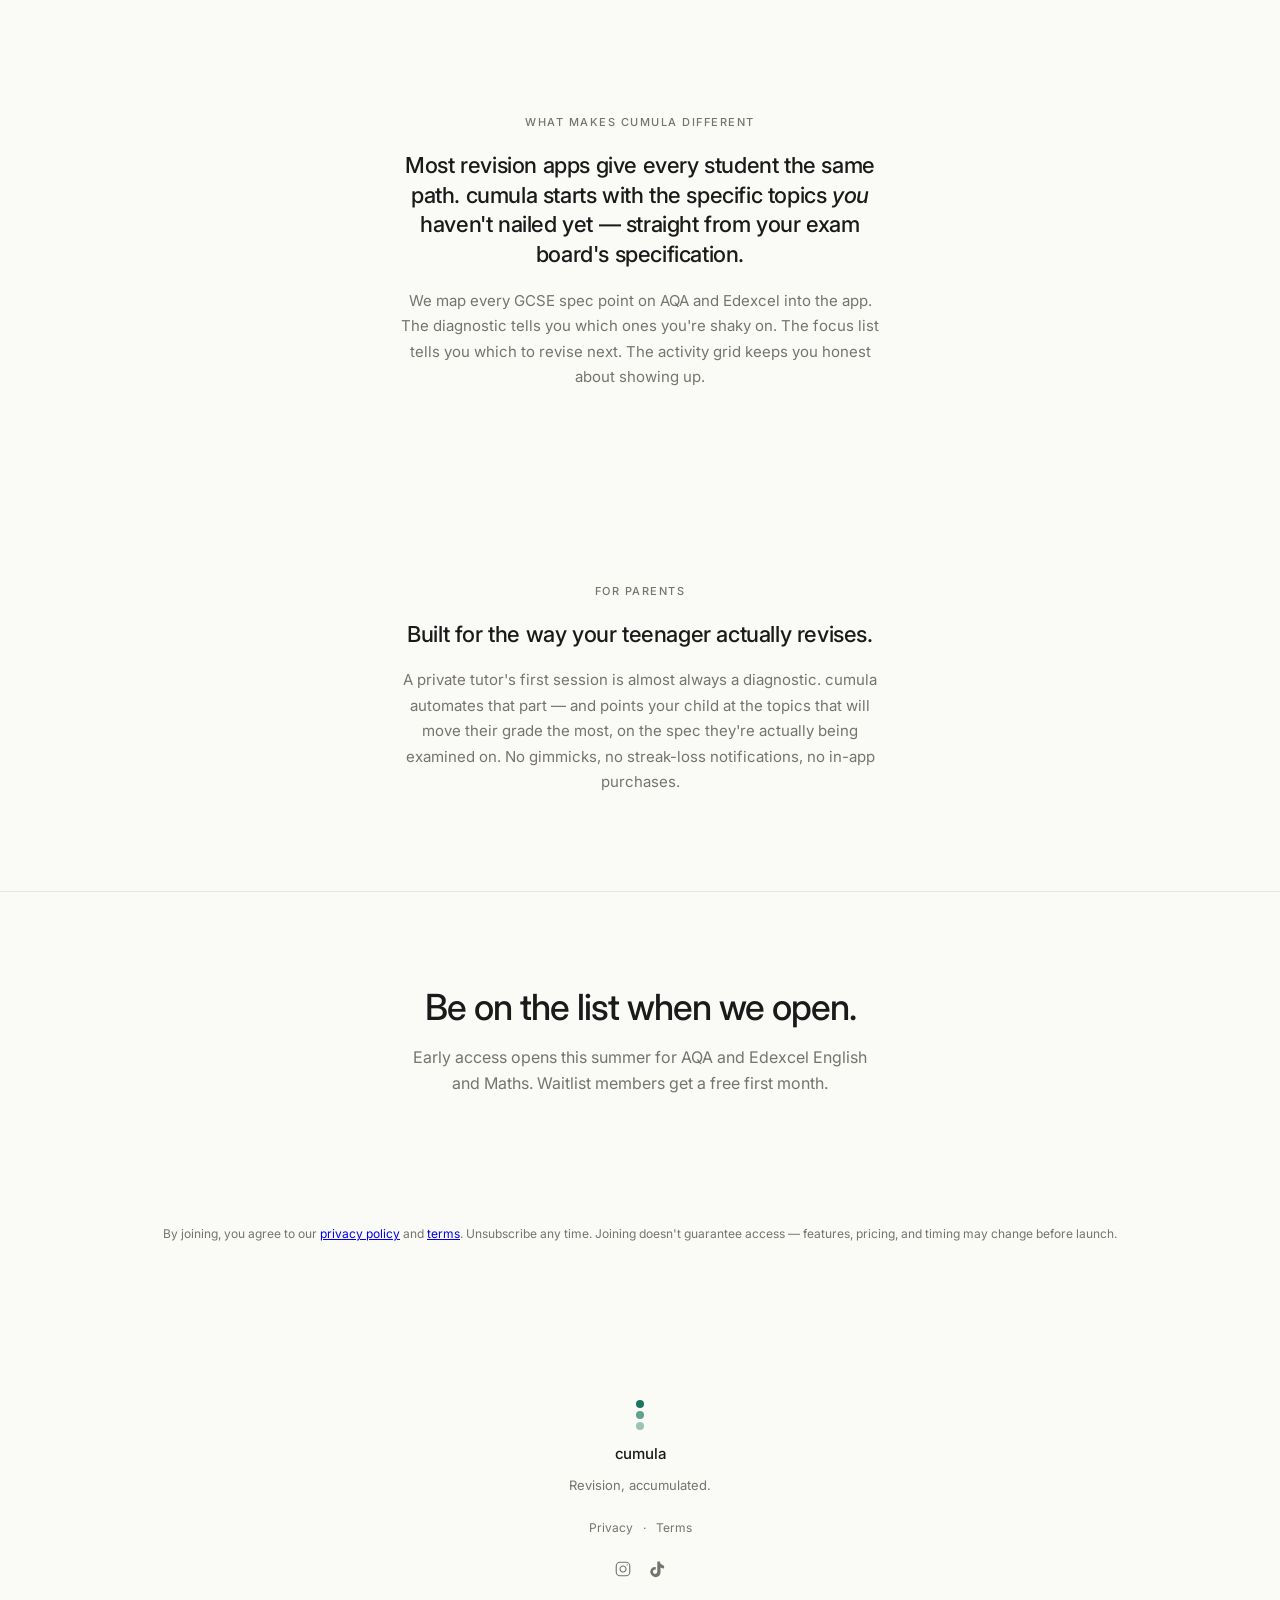
==== commit 3ab4743e: "Pivot brand to GCSE revision app across all pages Updates all copy, nav, tagline, and mockup content" ====
--- a/index.html
+++ b/index.html
@@ -6,7 +6,7 @@
     <title>cumula.</title>
     <meta
       name="description"
-      content="cumula tests what you already know, then builds a personal curriculum around the gaps. Modular. Measurable. Yours."
+      content="cumula is a GCSE revision app built around your exam board's spec. It tests where you are, surfaces the topics to focus on next, and tracks every day you show up. AQA + Edexcel · English + Maths."
     />
     <link rel="preconnect" href="https://fonts.googleapis.com" />
     <link rel="preconnect" href="https://fonts.gstatic.com" crossorigin />
@@ -29,7 +29,7 @@
         </a>
         <nav class="nav__links" aria-label="Primary">
           <a href="#how">How it works</a>
-          <a href="#learners">For learners</a>
+          <a href="#parents">For parents</a>
           <a href="privacy.html">Privacy</a>
           <a href="terms.html">Terms</a>
         </nav>
@@ -40,11 +40,15 @@
     <main id="top">
       <section class="hero">
         <div class="container hero__inner">
-          <span class="pill">Currently in early access · Join the waitlist</span>
-          <h1 class="hero__headline">Knowledge, <em>ac<strong>cumula</strong>ted.</em></h1>
+          <span class="pill">For GCSE 2026 &amp; 2027 · Join the waitlist</span>
+          <h1 class="hero__headline">Revision, <em>ac<strong>cumula</strong>ted.</em></h1>
           <p class="hero__subhead">
-            Cumula tests what you already know, then builds a personal
-            curriculum around the gaps. Modular. Measurable. Yours.
+            cumula is a GCSE revision app built around your exam board's
+            actual spec. It tests where you are, tells you which topics to
+            focus on next, and tracks every day you show up.
+          </p>
+          <p class="hero__chips">
+            AQA · Edexcel · English Language · English Literature · Maths · Year 10 · Year 11
           </p>
           <div class="eo-form">
             <script async src="https://eomail5.com/form/2ab09552-462c-11f1-b7c4-cf2f3be645a0.js" data-form="2ab09552-462c-11f1-b7c4-cf2f3be645a0"></script>
@@ -57,50 +61,50 @@
 
       <section class="preview">
         <div class="container">
-          <p class="preview__caption">Illustrative preview · Cumula is in development; this is not live product output.</p>
-          <div class="window" role="img" aria-label="Illustrative mockup of the cumula curriculum view — not a live product capture">
+          <p class="preview__caption">Illustrative preview · cumula is in development; this is not live product output.</p>
+          <div class="window" role="img" aria-label="Illustrative mockup of the cumula focus map and activity map for AQA Maths Higher — not a live product capture">
             <div class="window__chrome">
               <span class="window__dot"></span>
               <span class="window__dot"></span>
               <span class="window__dot"></span>
-              <span class="window__url">cumula.app/curriculum</span>
+              <span class="window__url">cumula.app/aqa/maths-higher</span>
             </div>
             <div class="window__body">
               <div class="curriculum">
                 <div class="curriculum__head">
                   <div>
-                    <p class="curriculum__eyebrow">Your curriculum</p>
-                    <h3 class="curriculum__title">Behavioural economics</h3>
+                    <p class="curriculum__eyebrow">Your focus list</p>
+                    <h3 class="curriculum__title">AQA Maths · Higher</h3>
                   </div>
                   <div class="curriculum__progress">
-                    <span class="curriculum__pct">34%</span>
-                    <span class="curriculum__bar"><span style="width: 34%"></span></span>
+                    <span class="curriculum__pct">23 days</span>
+                    <span class="curriculum__bar"><span style="width: 60%"></span></span>
                   </div>
                 </div>
                 <ul class="modules">
-                  <li class="module module--complete">
+                  <li class="module module--active">
                     <span class="module__index">01</span>
                     <div class="module__body">
-                      <p class="module__title">Foundations of decision making</p>
-                      <p class="module__meta">Complete · 6 of 6 lessons</p>
+                      <p class="module__title">Vectors</p>
+                      <p class="module__meta">Gap · 4 spec points · revise next</p>
                     </div>
-                    <span class="module__status">✓</span>
+                    <span class="module__status">→</span>
                   </li>
                   <li class="module module--active">
                     <span class="module__index">02</span>
                     <div class="module__body">
-                      <p class="module__title">Heuristics and biases</p>
-                      <p class="module__meta">In progress · 3 of 7 lessons</p>
+                      <p class="module__title">Quadratic equations</p>
+                      <p class="module__meta">Shaky · 3 spec points</p>
                     </div>
-                    <span class="module__status">→</span>
+                    <span class="module__status">·</span>
                   </li>
-                  <li class="module module--locked">
+                  <li class="module module--complete">
                     <span class="module__index">03</span>
                     <div class="module__body">
-                      <p class="module__title">Prospect theory in practice</p>
-                      <p class="module__meta">Locked · unlocks after module 02</p>
+                      <p class="module__title">Ratio &amp; proportion</p>
+                      <p class="module__meta">Mastered · 6 of 6 spec points</p>
                     </div>
-                    <span class="module__status">·</span>
+                    <span class="module__status">✓</span>
                   </li>
                 </ul>
               </div>
@@ -114,53 +118,71 @@
           <div class="steps">
             <article class="step">
               <p class="step__index">01</p>
-              <h2 class="step__title">Tell us what to teach you</h2>
+              <h2 class="step__title">Pick your board, subject, tier</h2>
               <p class="step__body">
-                Anything from Spanish to systems thinking. As broad or narrow as
-                you want.
+                AQA or Edexcel. English Language, English Literature, or
+                Maths. Foundation or Higher.
               </p>
             </article>
             <article class="step">
               <p class="step__index">02</p>
-              <h2 class="step__title">A short, smart diagnostic</h2>
+              <h2 class="step__title">Take a quick diagnostic</h2>
               <p class="step__body">
-                Eight to twelve questions calibrate your starting level. No
-                guessing.
+                Eight to twelve questions mapped to your exam board's spec.
+                cumula sees where you are, topic by topic.
               </p>
             </article>
             <article class="step">
               <p class="step__index">03</p>
-              <h2 class="step__title">Your curriculum, generated</h2>
+              <h2 class="step__title">Revise the right things, daily</h2>
               <p class="step__body">
-                Modules, sub-topics, theory and practice in balance. Tested as
-                you go.
+                A focus list pulled straight from the spec. An activity grid
+                that fills as you show up. Less guessing, more progress.
               </p>
             </article>
           </div>
         </div>
       </section>
 
-      <section class="differentiator" id="learners">
+      <section class="differentiator">
         <div class="container differentiator__inner">
           <p class="eyebrow">What makes cumula different</p>
           <p class="differentiator__lead">
-            Most learning apps assume you start at zero. Cumula assumes you
-            already know something, and builds around it.
+            Most revision apps give every student the same path. cumula
+            starts with the specific topics <em>you</em> haven't nailed yet —
+            straight from your exam board's specification.
           </p>
           <p class="differentiator__body">
-            Every curriculum is shaped by your real starting point, not a
-            generic outline. The result: less time spent on what you've already
-            mastered, more time spent on what genuinely moves you forward.
+            We map every GCSE spec point on AQA and Edexcel into the app.
+            The diagnostic tells you which ones you're shaky on. The focus
+            list tells you which to revise next. The activity grid keeps
+            you honest about showing up.
+          </p>
+        </div>
+      </section>
+
+      <section class="differentiator" id="parents">
+        <div class="container differentiator__inner">
+          <p class="eyebrow">For parents</p>
+          <p class="differentiator__lead">
+            Built for the way your teenager actually revises.
+          </p>
+          <p class="differentiator__body">
+            A private tutor's first session is almost always a diagnostic.
+            cumula automates that part — and points your child at the
+            topics that will move their grade the most, on the spec they're
+            actually being examined on. No gimmicks, no streak-loss
+            notifications, no in-app purchases.
           </p>
         </div>
       </section>
 
       <section class="footer-cta" id="waitlist">
         <div class="container footer-cta__inner">
-          <h2 class="footer-cta__headline">Be one of the first.</h2>
+          <h2 class="footer-cta__headline">Be on the list when we open.</h2>
           <p class="footer-cta__subhead">
-            Early access opens this summer. Waitlist members get a free first
-            month.
+            Early access opens this summer for AQA and Edexcel English and
+            Maths. Waitlist members get a free first month.
           </p>
           <div class="eo-form">
             <script async src="https://eomail5.com/form/2ab09552-462c-11f1-b7c4-cf2f3be645a0.js" data-form="2ab09552-462c-11f1-b7c4-cf2f3be645a0"></script>
@@ -180,7 +202,7 @@
           <span class="logo__dot logo__dot--3"></span>
         </span>
         <span class="footer__wordmark">cumula</span>
-        <span class="footer__tagline">Knowledge, accumulated.</span>
+        <span class="footer__tagline">Revision, accumulated.</span>
         <nav class="footer__legal" aria-label="Legal">
           <a href="privacy.html">Privacy</a>
           <span aria-hidden="true">·</span>
--- a/styles.css
+++ b/styles.css
@@ -68,10 +68,10 @@
 }
 
 .logo__dot--1 {
-  opacity: 1;
+  opacity: 0.95;
 }
 .logo__dot--2 {
-  opacity: 0.7;
+  opacity: 0.65;
 }
 .logo__dot--3 {
   opacity: 0.4;
@@ -218,7 +218,15 @@
   line-height: 1.55;
   color: var(--muted);
   max-width: 560px;
-  margin: 0 0 36px;
+  margin: 0 0 18px;
+}
+
+.hero__chips {
+  font-size: 13px;
+  letter-spacing: 0.02em;
+  color: var(--muted);
+  margin: 0 0 32px;
+  max-width: 560px;
 }
 
 /* Capture form */
